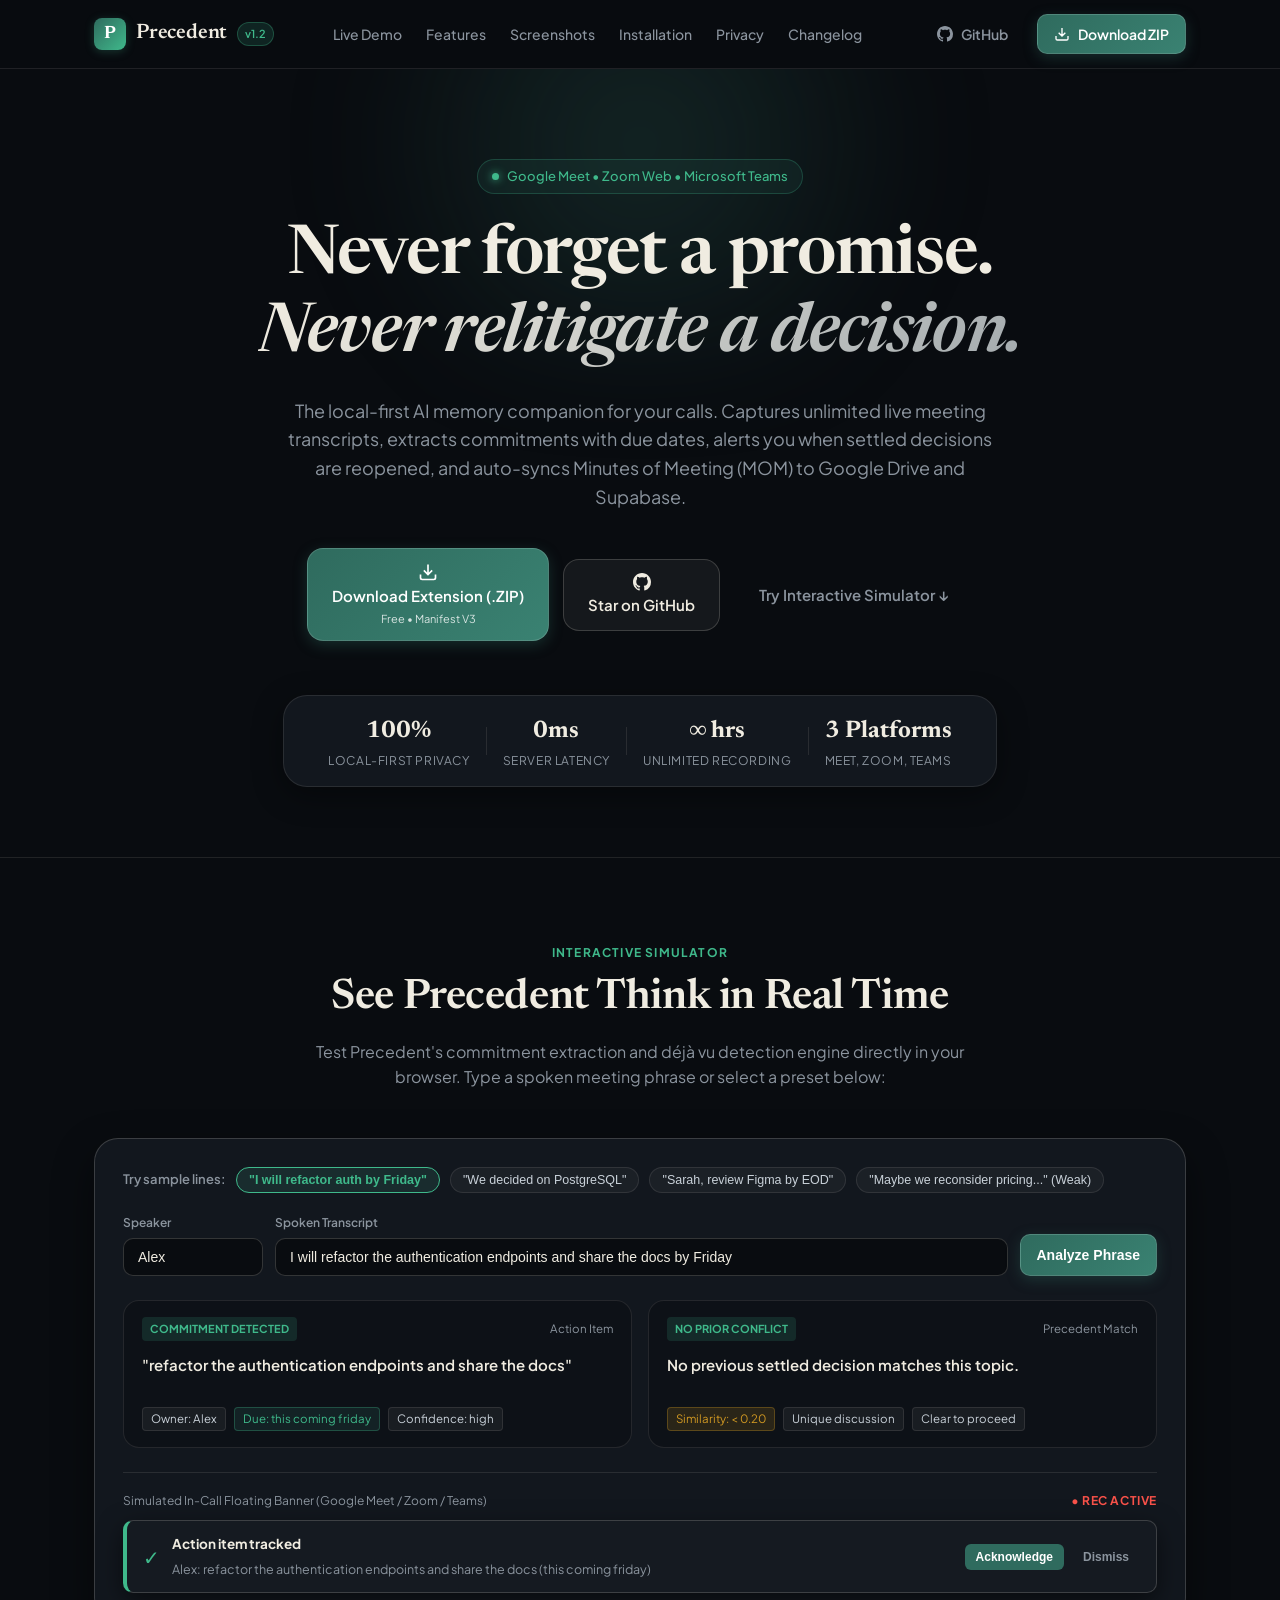
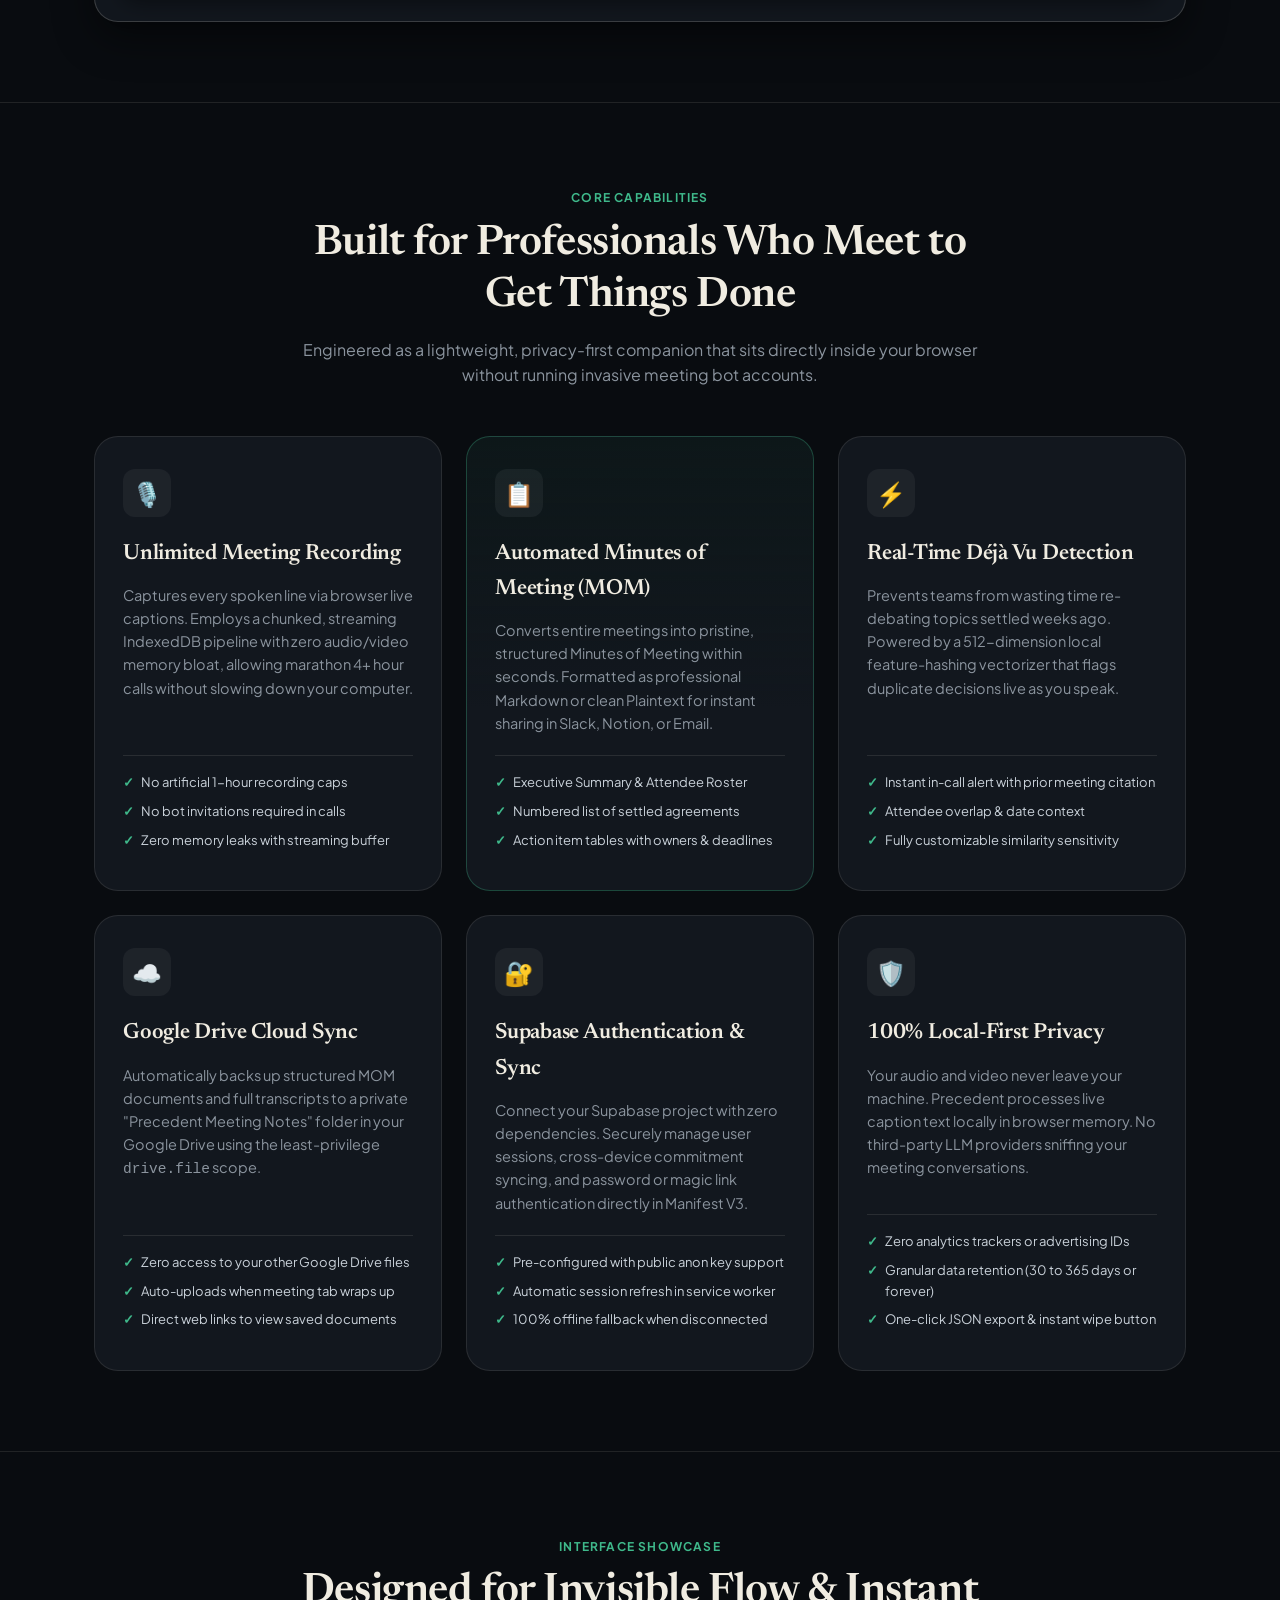
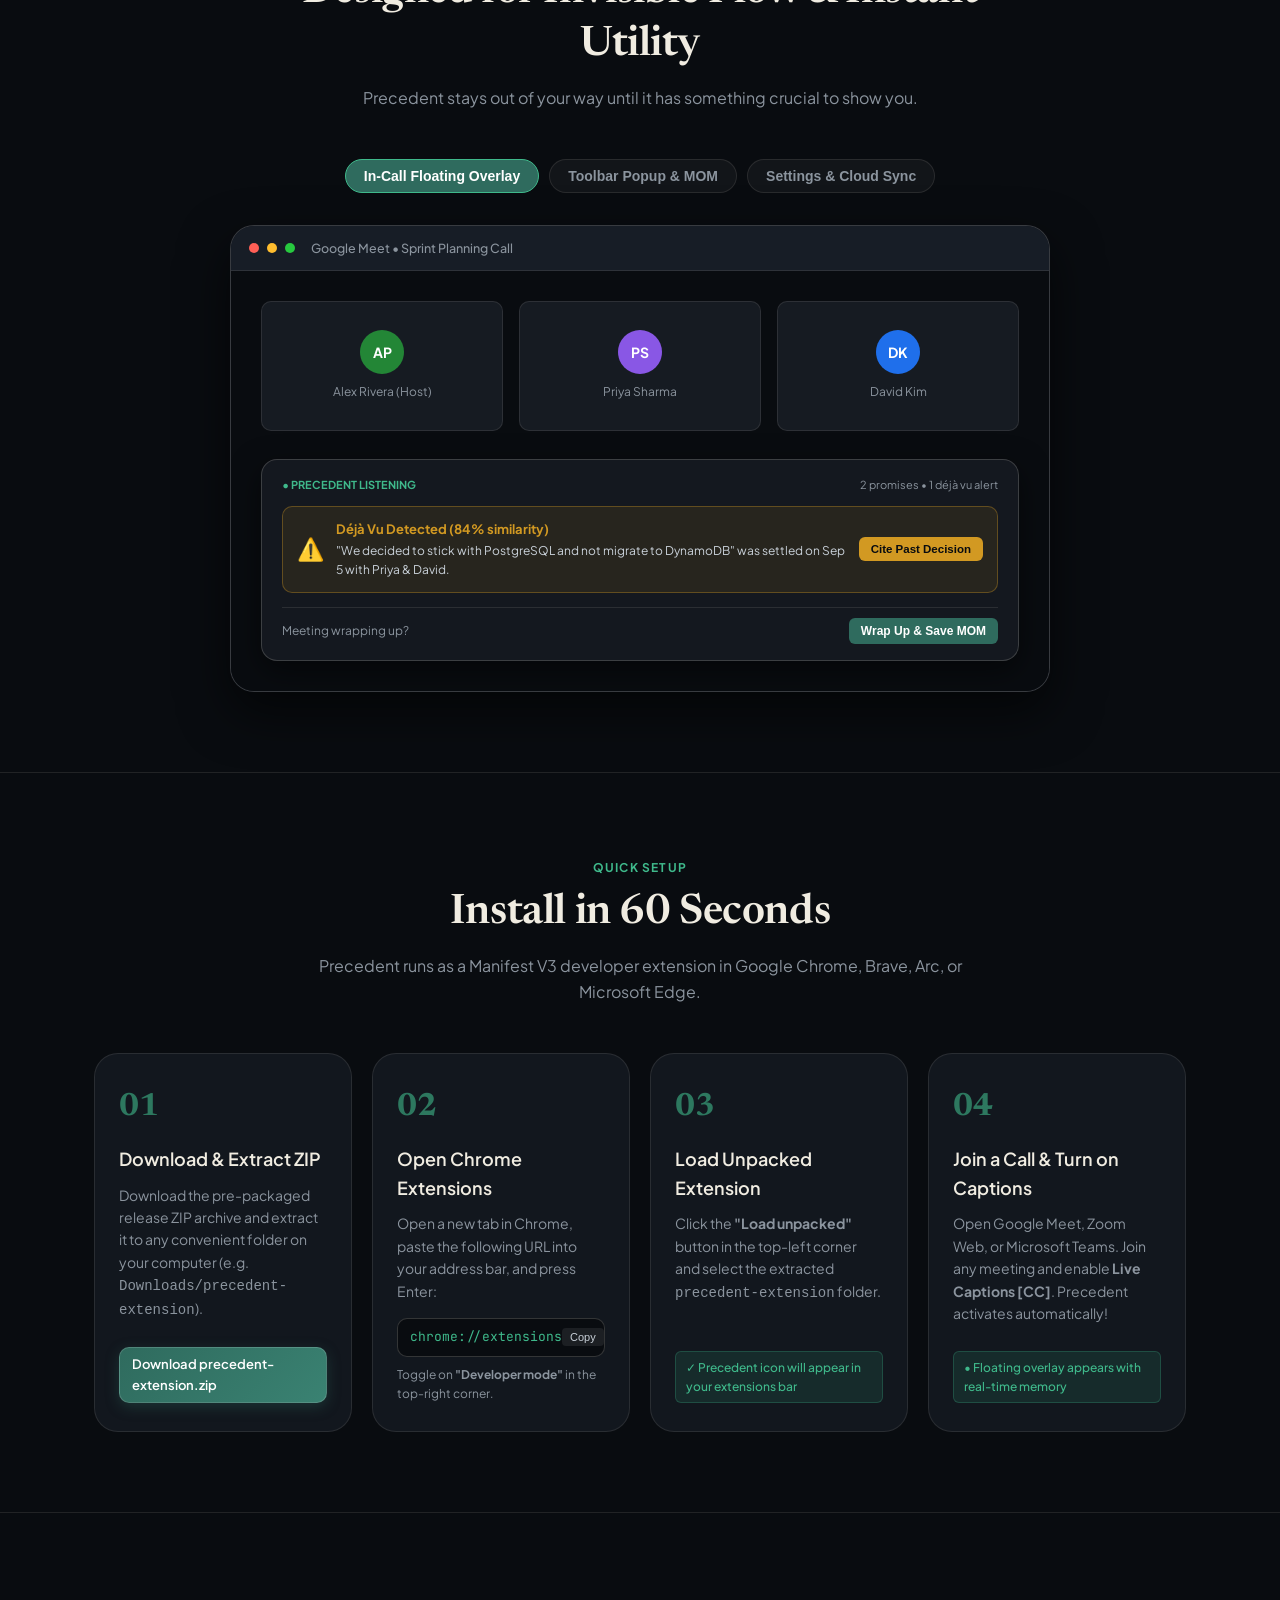
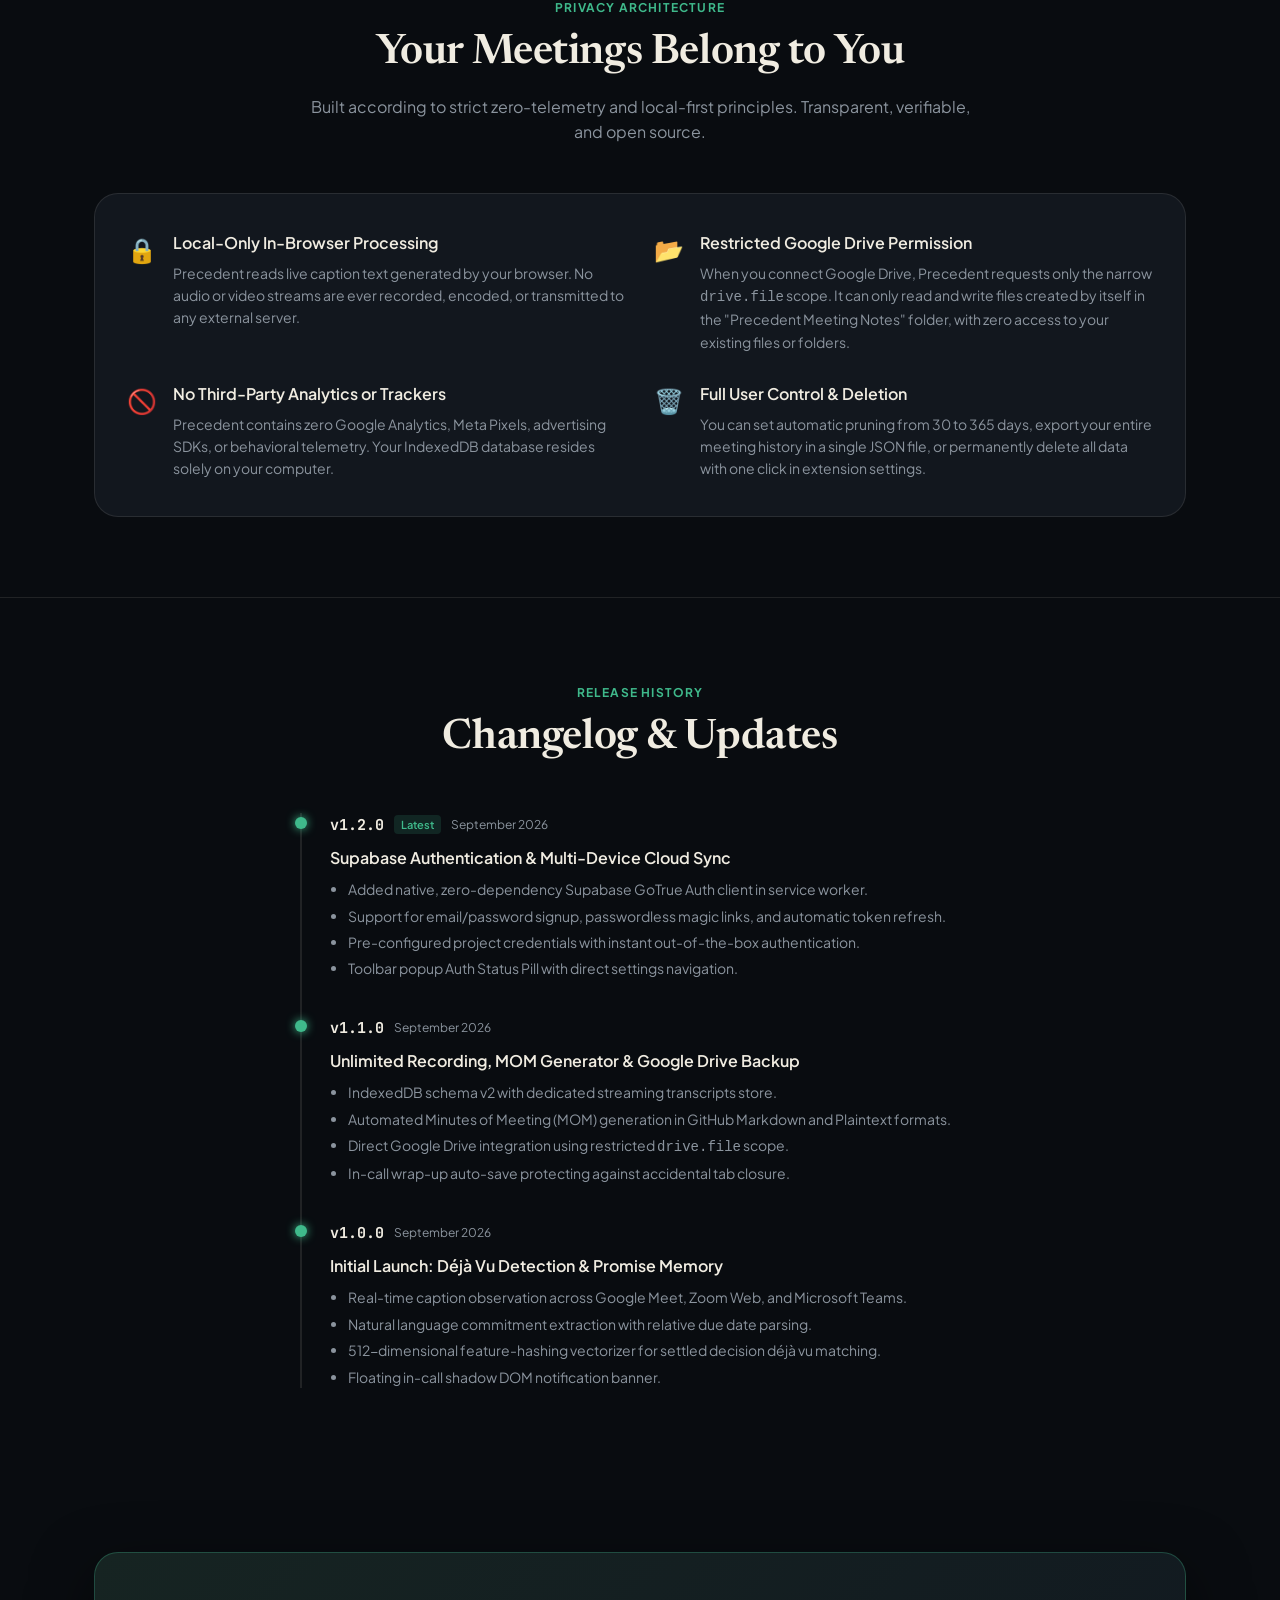
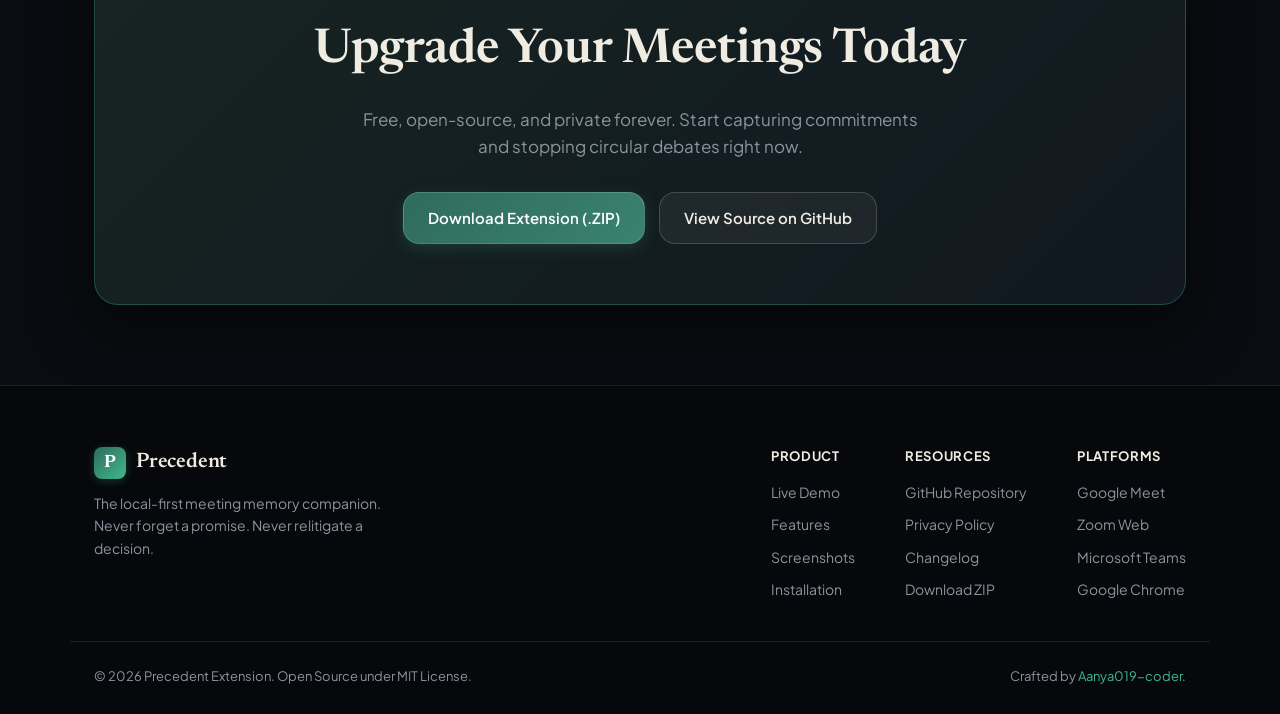
==== website/index.html @ 30afcbd9 "Add product landing page website with direct ZIP download and Vercel configuration" ====
<!DOCTYPE html>
<html lang="en">
<head>
  <meta charset="UTF-8" />
  <meta name="viewport" content="width=device-width, initial-scale=1.0" />
  <title>Precedent — The Local-First AI Meeting Memory Companion</title>
  <meta name="description" content="Never forget a promise. Never relitigate a decision. Precedent captures unlimited meeting transcripts, generates Minutes of Meeting (MOM), detects déjà vu in real-time, and syncs with Google Drive & Supabase." />

  <!-- OpenGraph / Social -->
  <meta property="og:type" content="website" />
  <meta property="og:title" content="Precedent — The Local-First AI Meeting Memory Companion" />
  <meta property="og:description" content="Unlimited meeting recording, automatic MOM generator, déjà vu detection, and cloud sync for Google Meet, Zoom, and Microsoft Teams." />
  <meta property="og:url" content="https://meeting-recorder.vercel.app/" />

  <!-- Fonts -->
  <link rel="preconnect" href="https://fonts.googleapis.com" />
  <link rel="preconnect" href="https://fonts.gstatic.com" crossorigin />
  <link href="https://fonts.googleapis.com/css2?family=Newsreader:ital,opsz,wght@0,6..72,400..700;1,6..72,400..700&family=Plus+Jakarta+Sans:wght@400;500;600;700;800&family=JetBrains+Mono:wght@400;500&display=swap" rel="stylesheet" />

  <link rel="stylesheet" href="style.css" />
  <link rel="icon" type="image/png" href="icons/icon48.png" />
</head>
<body>
  <!-- Navigation -->
  <header class="site-nav">
    <div class="nav-container">
      <a href="#" class="brand">
        <span class="brand-icon">P</span>
        <span class="brand-name">Precedent</span>
        <span class="brand-pill">v1.2</span>
      </a>

      <nav class="nav-links">
        <a href="#demo">Live Demo</a>
        <a href="#features">Features</a>
        <a href="#screenshots">Screenshots</a>
        <a href="#installation">Installation</a>
        <a href="#privacy">Privacy</a>
        <a href="#changelog">Changelog</a>
      </nav>

      <div class="nav-actions">
        <a href="https://github.com/Aanya019-coder/meeting-recorder" target="_blank" rel="noopener" class="btn btn-ghost">
          <svg class="icon" viewBox="0 0 24 24" width="16" height="16" fill="currentColor">
            <path d="M12 0C5.37 0 0 5.37 0 12c0 5.31 3.435 9.795 8.205 11.385.6.105.825-.255.825-.57 0-.285-.015-1.23-.015-2.235-3.015.555-3.795-.735-4.035-1.41-.135-.345-.72-1.41-1.23-1.695-.42-.225-1.02-.78-.015-.795.945-.015 1.62.87 1.845 1.23 1.08 1.815 2.805 1.305 3.495.99.105-.78.42-1.305.765-1.605-2.67-.3-5.46-1.335-5.46-5.925 0-1.305.465-2.385 1.23-3.225-.12-.3-.54-1.53.12-3.18 0 0 1.005-.315 3.3 1.23.96-.27 1.98-.405 3-.405s2.04.135 3 .405c2.295-1.56 3.3-1.23 3.3-1.23.66 1.65.24 2.88.12 3.18.765.84 1.23 1.905 1.23 3.225 0 4.605-2.805 5.625-5.475 5.925.435.375.81 1.095.81 2.22 0 1.605-.015 2.895-.015 3.3 0 .315.225.69.825.57A12.02 12.02 0 0024 12c0-6.63-5.37-12-12-12z"/>
          </svg>
          <span>GitHub</span>
        </a>
        <a href="downloads/precedent-extension.zip" download="precedent-extension.zip" class="btn btn-primary">
          <svg class="icon" viewBox="0 0 24 24" width="16" height="16" fill="none" stroke="currentColor" stroke-width="2">
            <path d="M21 15v4a2 2 0 01-2 2H5a2 2 0 01-2-2v-4M7 10l5 5 5-5M12 15V3"/>
          </svg>
          <span>Download ZIP</span>
        </a>
      </div>
    </div>
  </header>

  <!-- Hero Section -->
  <section class="hero-section">
    <div class="hero-glow"></div>
    <div class="container hero-container">
      <div class="hero-badge">
        <span class="badge-dot"></span>
        <span>Google Meet &bull; Zoom Web &bull; Microsoft Teams</span>
      </div>

      <h1 class="hero-title">
        Never forget a promise.<br />
        <em>Never relitigate a decision.</em>
      </h1>

      <p class="hero-subtitle">
        The local-first AI memory companion for your calls. Captures unlimited live meeting transcripts, extracts commitments with due dates, alerts you when settled decisions are reopened, and auto-syncs Minutes of Meeting (MOM) to Google Drive and Supabase.
      </p>

      <div class="hero-cta-group">
        <a href="downloads/precedent-extension.zip" download="precedent-extension.zip" class="btn btn-lg btn-primary">
          <svg class="icon" viewBox="0 0 24 24" width="20" height="20" fill="none" stroke="currentColor" stroke-width="2">
            <path d="M21 15v4a2 2 0 01-2 2H5a2 2 0 01-2-2v-4M7 10l5 5 5-5M12 15V3"/>
          </svg>
          <span>Download Extension (.ZIP)</span>
          <span class="btn-subtext">Free &bull; Manifest V3</span>
        </a>

        <a href="https://github.com/Aanya019-coder/meeting-recorder" target="_blank" rel="noopener" class="btn btn-lg btn-secondary">
          <svg class="icon" viewBox="0 0 24 24" width="18" height="18" fill="currentColor">
            <path d="M12 0C5.37 0 0 5.37 0 12c0 5.31 3.435 9.795 8.205 11.385.6.105.825-.255.825-.57 0-.285-.015-1.23-.015-2.235-3.015.555-3.795-.735-4.035-1.41-.135-.345-.72-1.41-1.23-1.695-.42-.225-1.02-.78-.015-.795.945-.015 1.62.87 1.845 1.23 1.08 1.815 2.805 1.305 3.495.99.105-.78.42-1.305.765-1.605-2.67-.3-5.46-1.335-5.46-5.925 0-1.305.465-2.385 1.23-3.225-.12-.3-.54-1.53.12-3.18 0 0 1.005-.315 3.3 1.23.96-.27 1.98-.405 3-.405s2.04.135 3 .405c2.295-1.56 3.3-1.23 3.3-1.23.66 1.65.24 2.88.12 3.18.765.84 1.23 1.905 1.23 3.225 0 4.605-2.805 5.625-5.475 5.925.435.375.81 1.095.81 2.22 0 1.605-.015 2.895-.015 3.3 0 .315.225.69.825.57A12.02 12.02 0 0024 12c0-6.63-5.37-12-12-12z"/>
          </svg>
          <span>Star on GitHub</span>
        </a>

        <a href="#demo" class="btn btn-lg btn-ghost">
          <span>Try Interactive Simulator &darr;</span>
        </a>
      </div>

      <!-- Trust Metrics -->
      <div class="hero-metrics">
        <div class="metric-item">
          <span class="metric-num">100%</span>
          <span class="metric-label">Local-First Privacy</span>
        </div>
        <div class="metric-divider"></div>
        <div class="metric-item">
          <span class="metric-num">0ms</span>
          <span class="metric-label">Server Latency</span>
        </div>
        <div class="metric-divider"></div>
        <div class="metric-item">
          <span class="metric-num">&infin; hrs</span>
          <span class="metric-label">Unlimited Recording</span>
        </div>
        <div class="metric-divider"></div>
        <div class="metric-item">
          <span class="metric-num">3 Platforms</span>
          <span class="metric-label">Meet, Zoom, Teams</span>
        </div>
      </div>
    </div>
  </section>

  <!-- Live In-Browser Demo / Simulator -->
  <section id="demo" class="section demo-section">
    <div class="container">
      <div class="section-header">
        <span class="section-tag">Interactive Simulator</span>
        <h2 class="section-title">See Precedent Think in Real Time</h2>
        <p class="section-subtitle">
          Test Precedent's commitment extraction and déjà vu detection engine directly in your browser. Type a spoken meeting phrase or select a preset below:
        </p>
      </div>

      <div class="demo-card">
        <!-- Preset selectors -->
        <div class="demo-presets">
          <span class="preset-label">Try sample lines:</span>
          <button class="preset-chip active" data-phrase="I will refactor the authentication endpoints and share the docs by Friday" data-speaker="Alex">
            "I will refactor auth by Friday"
          </button>
          <button class="preset-chip" data-phrase="We have decided to stick with PostgreSQL and not migrate to DynamoDB" data-speaker="Priya">
            "We decided on PostgreSQL"
          </button>
          <button class="preset-chip" data-phrase="Sarah, can you review the Figma mobile mockups by EOD tomorrow?" data-speaker="David">
            "Sarah, review Figma by EOD"
          </button>
          <button class="preset-chip" data-phrase="Maybe we could think about reconsidering the pricing tiers later" data-speaker="Jordan">
            "Maybe we reconsider pricing..." (Weak)
          </button>
        </div>

        <!-- Input Box -->
        <div class="demo-input-row">
          <div class="speaker-input-wrap">
            <label for="demo-speaker">Speaker</label>
            <input type="text" id="demo-speaker" value="Alex" placeholder="Speaker name" />
          </div>
          <div class="speech-input-wrap">
            <label for="demo-text">Spoken Transcript</label>
            <input type="text" id="demo-text" value="I will refactor the authentication endpoints and share the docs by Friday" placeholder="Type what someone said..." />
          </div>
          <button id="demo-analyze-btn" class="btn btn-primary demo-analyze-btn">Analyze Phrase</button>
        </div>

        <!-- Live Results Visualization -->
        <div class="demo-results-grid">
          <!-- Commitment Box -->
          <div class="result-box">
            <div class="result-header">
              <span class="result-badge" id="commitment-badge">Commitment Detected</span>
              <span class="result-type">Action Item</span>
            </div>
            <div class="result-body" id="commitment-output">
              <div class="result-main-text" id="commitment-task">refactor the authentication endpoints and share the docs</div>
              <div class="result-meta-row">
                <span class="meta-tag" id="commitment-owner">Owner: Alex</span>
                <span class="meta-tag highlight" id="commitment-due">Due: this coming friday</span>
                <span class="meta-tag" id="commitment-confidence">Confidence: high</span>
              </div>
            </div>
          </div>

          <!-- Déjà Vu Box -->
          <div class="result-box">
            <div class="result-header">
              <span class="result-badge alert" id="dejavu-badge">Déjà Vu Alert</span>
              <span class="result-type">Precedent Match</span>
            </div>
            <div class="result-body" id="dejavu-output">
              <div class="result-main-text" id="dejavu-text">"Settled on PostgreSQL instead of DynamoDB for v1"</div>
              <div class="result-meta-row">
                <span class="meta-tag alert" id="dejavu-score">Similarity: 0.84</span>
                <span class="meta-tag" id="dejavu-date">Past Meeting: 14 days ago</span>
                <span class="meta-tag" id="dejavu-attendees">Overlap: Priya, Alex</span>
              </div>
            </div>
          </div>
        </div>

        <!-- Simulated In-Call Overlay Banner -->
        <div class="simulated-overlay-wrap">
          <div class="simulated-overlay-header">
            <span>Simulated In-Call Floating Banner (Google Meet / Zoom / Teams)</span>
            <span class="pulse-rec">&bull; REC ACTIVE</span>
          </div>
          <div class="simulated-banner" id="simulated-banner">
            <div class="sim-banner-left">
              <span class="sim-icon" id="sim-icon">&bull;</span>
              <div class="sim-content">
                <strong id="sim-title">Action item tracked</strong>
                <span id="sim-desc">Alex: refactor the authentication endpoints (Due Friday)</span>
              </div>
            </div>
            <div class="sim-banner-actions">
              <button class="sim-btn sim-btn-primary">Acknowledge</button>
              <button class="sim-btn sim-btn-ghost">Dismiss</button>
            </div>
          </div>
        </div>
      </div>
    </div>
  </section>

  <!-- Feature Grid -->
  <section id="features" class="section features-section">
    <div class="container">
      <div class="section-header">
        <span class="section-tag">Core Capabilities</span>
        <h2 class="section-title">Built for Professionals Who Meet to Get Things Done</h2>
        <p class="section-subtitle">
          Engineered as a lightweight, privacy-first companion that sits directly inside your browser without running invasive meeting bot accounts.
        </p>
      </div>

      <div class="feature-grid">
        <!-- Card 1 -->
        <div class="feature-card">
          <div class="feature-icon-wrap">
            <span class="feature-emoji">🎙️</span>
          </div>
          <h3 class="feature-title">Unlimited Meeting Recording</h3>
          <p class="feature-text">
            Captures every spoken line via browser live captions. Employs a chunked, streaming IndexedDB pipeline with zero audio/video memory bloat, allowing marathon 4+ hour calls without slowing down your computer.
          </p>
          <ul class="feature-bullets">
            <li>No artificial 1-hour recording caps</li>
            <li>No bot invitations required in calls</li>
            <li>Zero memory leaks with streaming buffer</li>
          </ul>
        </div>

        <!-- Card 2 -->
        <div class="feature-card highlight-card">
          <div class="feature-icon-wrap">
            <span class="feature-emoji">📋</span>
          </div>
          <h3 class="feature-title">Automated Minutes of Meeting (MOM)</h3>
          <p class="feature-text">
            Converts entire meetings into pristine, structured Minutes of Meeting within seconds. Formatted as professional Markdown or clean Plaintext for instant sharing in Slack, Notion, or Email.
          </p>
          <ul class="feature-bullets">
            <li>Executive Summary &amp; Attendee Roster</li>
            <li>Numbered list of settled agreements</li>
            <li>Action item tables with owners &amp; deadlines</li>
          </ul>
        </div>

        <!-- Card 3 -->
        <div class="feature-card">
          <div class="feature-icon-wrap">
            <span class="feature-emoji">⚡</span>
          </div>
          <h3 class="feature-title">Real-Time Déjà Vu Detection</h3>
          <p class="feature-text">
            Prevents teams from wasting time re-debating topics settled weeks ago. Powered by a 512-dimension local feature-hashing vectorizer that flags duplicate decisions live as you speak.
          </p>
          <ul class="feature-bullets">
            <li>Instant in-call alert with prior meeting citation</li>
            <li>Attendee overlap &amp; date context</li>
            <li>Fully customizable similarity sensitivity</li>
          </ul>
        </div>

        <!-- Card 4 -->
        <div class="feature-card">
          <div class="feature-icon-wrap">
            <span class="feature-emoji">☁️</span>
          </div>
          <h3 class="feature-title">Google Drive Cloud Sync</h3>
          <p class="feature-text">
            Automatically backs up structured MOM documents and full transcripts to a private "Precedent Meeting Notes" folder in your Google Drive using the least-privilege <code>drive.file</code> scope.
          </p>
          <ul class="feature-bullets">
            <li>Zero access to your other Google Drive files</li>
            <li>Auto-uploads when meeting tab wraps up</li>
            <li>Direct web links to view saved documents</li>
          </ul>
        </div>

        <!-- Card 5 -->
        <div class="feature-card">
          <div class="feature-icon-wrap">
            <span class="feature-emoji">🔐</span>
          </div>
          <h3 class="feature-title">Supabase Authentication &amp; Sync</h3>
          <p class="feature-text">
            Connect your Supabase project with zero dependencies. Securely manage user sessions, cross-device commitment syncing, and password or magic link authentication directly in Manifest V3.
          </p>
          <ul class="feature-bullets">
            <li>Pre-configured with public anon key support</li>
            <li>Automatic session refresh in service worker</li>
            <li>100% offline fallback when disconnected</li>
          </ul>
        </div>

        <!-- Card 6 -->
        <div class="feature-card">
          <div class="feature-icon-wrap">
            <span class="feature-emoji">🛡️</span>
          </div>
          <h3 class="feature-title">100% Local-First Privacy</h3>
          <p class="feature-text">
            Your audio and video never leave your machine. Precedent processes live caption text locally in browser memory. No third-party LLM providers sniffing your meeting conversations.
          </p>
          <ul class="feature-bullets">
            <li>Zero analytics trackers or advertising IDs</li>
            <li>Granular data retention (30 to 365 days or forever)</li>
            <li>One-click JSON export &amp; instant wipe button</li>
          </ul>
        </div>
      </div>
    </div>
  </section>

  <!-- Screenshots & Mockups Section -->
  <section id="screenshots" class="section screenshots-section">
    <div class="container">
      <div class="section-header">
        <span class="section-tag">Interface Showcase</span>
        <h2 class="section-title">Designed for Invisible Flow &amp; Instant Utility</h2>
        <p class="section-subtitle">
          Precedent stays out of your way until it has something crucial to show you.
        </p>
      </div>

      <!-- Tab Buttons -->
      <div class="screenshot-tabs">
        <button class="tab-btn active" data-tab="overlay">In-Call Floating Overlay</button>
        <button class="tab-btn" data-tab="popup">Toolbar Popup &amp; MOM</button>
        <button class="tab-btn" data-tab="options">Settings &amp; Cloud Sync</button>
      </div>

      <!-- Tab 1: In-Call Overlay -->
      <div class="tab-panel active" id="tab-overlay">
        <div class="mockup-frame">
          <div class="mockup-header">
            <span class="mockup-dot red"></span>
            <span class="mockup-dot yellow"></span>
            <span class="mockup-dot green"></span>
            <span class="mockup-title">Google Meet &bull; Sprint Planning Call</span>
          </div>
          <div class="mockup-screen meet-screen">
            <div class="fake-video-grid">
              <div class="fake-video-tile">
                <div class="fake-avatar">AP</div>
                <span>Alex Rivera (Host)</span>
              </div>
              <div class="fake-video-tile">
                <div class="fake-avatar secondary">PS</div>
                <span>Priya Sharma</span>
              </div>
              <div class="fake-video-tile">
                <div class="fake-avatar tertiary">DK</div>
                <span>David Kim</span>
              </div>
            </div>

            <!-- In-call Shadow DOM UI -->
            <div class="in-call-widget-demo">
              <div class="in-call-badge-bar">
                <span class="rec-indicator">&bull; PRECEDENT LISTENING</span>
                <span class="badge-count">2 promises &bull; 1 déjà vu alert</span>
              </div>

              <!-- Alert card -->
              <div class="in-call-alert-card">
                <div class="alert-icon-col">⚠️</div>
                <div class="alert-text-col">
                  <strong>Déjà Vu Detected (84% similarity)</strong>
                  <p>"We decided to stick with PostgreSQL and not migrate to DynamoDB" was settled on Sep 5 with Priya &amp; David.</p>
                </div>
                <button class="in-call-action-btn">Cite Past Decision</button>
              </div>

              <!-- Wrap up bar -->
              <div class="in-call-wrapup-bar">
                <span>Meeting wrapping up?</span>
                <button class="in-call-save-btn">Wrap Up &amp; Save MOM</button>
              </div>
            </div>
          </div>
        </div>
      </div>

      <!-- Tab 2: Toolbar Popup -->
      <div class="tab-panel" id="tab-popup">
        <div class="mockup-frame popup-frame">
          <div class="mockup-header">
            <span class="mockup-title">Precedent Browser Popup</span>
          </div>
          <div class="popup-preview-box">
            <div class="pop-demo-header">
              <div class="pop-demo-row">
                <span class="pop-demo-wordmark">Precedent</span>
                <div class="pop-demo-pills">
                  <span class="pop-pill-green">👤 alex@acme.com</span>
                  <span class="pop-pill-green">☁️ Drive Connected</span>
                </div>
              </div>
              <span class="pop-demo-tagline">Unlimited memory &bull; MOM &bull; Cloud sync</span>
            </div>

            <div class="pop-demo-call-banner">
              <div class="pop-demo-row">
                <strong>Sprint Planning Call</strong>
                <span class="pop-tag">3 captured</span>
              </div>
              <button class="pop-save-btn">Wrap Up &amp; Copy MOM</button>
            </div>

            <div class="pop-demo-section">
              <span class="pop-sec-title">OPEN COMMITMENTS</span>
              <div class="pop-item">
                <span class="pop-check">&check;</span>
                <div>
                  <strong>Alex: Refactor auth endpoints</strong>
                  <span class="pop-meta">Due Friday &bull; Sprint Planning Call</span>
                </div>
              </div>
              <div class="pop-item">
                <span class="pop-check">&check;</span>
                <div>
                  <strong>Sarah: Review Figma mobile mockups</strong>
                  <span class="pop-meta">Due Tomorrow &bull; Design Sync</span>
                </div>
              </div>
            </div>

            <div class="pop-demo-section">
              <span class="pop-sec-title">RECENT MEETINGS</span>
              <div class="pop-item-meeting">
                <div class="pop-demo-row">
                  <strong>Architecture Council</strong>
                  <span class="pop-meta">Yesterday &bull; 4 attendees</span>
                </div>
                <div class="pop-btn-row">
                  <button class="pop-mini-btn">📋 Copy MOM</button>
                  <button class="pop-mini-btn">☁️ Drive Sync</button>
                </div>
              </div>
            </div>
          </div>
        </div>
      </div>

      <!-- Tab 3: Options Dashboard -->
      <div class="tab-panel" id="tab-options">
        <div class="mockup-frame">
          <div class="mockup-header">
            <span class="mockup-title">Precedent Settings &amp; Cloud Dashboard</span>
          </div>
          <div class="options-preview-box">
            <div class="opt-preview-card">
              <h4>Platform Integrations</h4>
              <label class="opt-check"><input type="checkbox" checked disabled /> Google Meet</label>
              <label class="opt-check"><input type="checkbox" checked disabled /> Zoom Web Client</label>
              <label class="opt-check"><input type="checkbox" checked disabled /> Microsoft Teams Web</label>
            </div>

            <div class="opt-preview-card">
              <h4>Google Drive Auto-Sync</h4>
              <p>Connected as <strong>alex@acme.com</strong> &bull; Backing up to private folder "Precedent Meeting Notes".</p>
              <label class="opt-check"><input type="checkbox" checked disabled /> Auto-upload MOM &amp; Transcripts when meetings end</label>
            </div>

            <div class="opt-preview-card">
              <h4>Supabase Cloud Authentication</h4>
              <p>Logged in as <strong>alex@acme.com</strong> &bull; Endpoint: <code>https://dnwttcvuzohljotzgozn.supabase.co</code></p>
            </div>
          </div>
        </div>
      </div>
    </div>
  </section>

  <!-- Step-by-Step Installation Guide -->
  <section id="installation" class="section install-section">
    <div class="container">
      <div class="section-header">
        <span class="section-tag">Quick Setup</span>
        <h2 class="section-title">Install in 60 Seconds</h2>
        <p class="section-subtitle">
          Precedent runs as a Manifest V3 developer extension in Google Chrome, Brave, Arc, or Microsoft Edge.
        </p>
      </div>

      <div class="install-steps-grid">
        <!-- Step 1 -->
        <div class="step-card">
          <div class="step-number">01</div>
          <h3 class="step-title">Download &amp; Extract ZIP</h3>
          <p class="step-text">
            Download the pre-packaged release ZIP archive and extract it to any convenient folder on your computer (e.g. <code>Downloads/precedent-extension</code>).
          </p>
          <a href="downloads/precedent-extension.zip" download="precedent-extension.zip" class="btn btn-sm btn-primary">
            Download precedent-extension.zip
          </a>
        </div>

        <!-- Step 2 -->
        <div class="step-card">
          <div class="step-number">02</div>
          <h3 class="step-title">Open Chrome Extensions</h3>
          <p class="step-text">
            Open a new tab in Chrome, paste the following URL into your address bar, and press Enter:
          </p>
          <div class="code-snippet">
            <code>chrome://extensions</code>
            <button class="copy-btn" data-copy="chrome://extensions" title="Copy to clipboard">Copy</button>
          </div>
          <p class="step-subtext">Toggle on <strong>"Developer mode"</strong> in the top-right corner.</p>
        </div>

        <!-- Step 3 -->
        <div class="step-card">
          <div class="step-number">03</div>
          <h3 class="step-title">Load Unpacked Extension</h3>
          <p class="step-text">
            Click the <strong>"Load unpacked"</strong> button in the top-left corner and select the extracted <code>precedent-extension</code> folder.
          </p>
          <div class="step-badge-highlight">&check; Precedent icon will appear in your extensions bar</div>
        </div>

        <!-- Step 4 -->
        <div class="step-card">
          <div class="step-number">04</div>
          <h3 class="step-title">Join a Call &amp; Turn on Captions</h3>
          <p class="step-text">
            Open Google Meet, Zoom Web, or Microsoft Teams. Join any meeting and enable <strong>Live Captions [CC]</strong>. Precedent activates automatically!
          </p>
          <div class="step-badge-highlight">&bull; Floating overlay appears with real-time memory</div>
        </div>
      </div>
    </div>
  </section>

  <!-- Privacy Policy Section -->
  <section id="privacy" class="section privacy-section">
    <div class="container">
      <div class="section-header">
        <span class="section-tag">Privacy Architecture</span>
        <h2 class="section-title">Your Meetings Belong to You</h2>
        <p class="section-subtitle">
          Built according to strict zero-telemetry and local-first principles. Transparent, verifiable, and open source.
        </p>
      </div>

      <div class="privacy-card">
        <div class="privacy-point">
          <span class="privacy-icon">🔒</span>
          <div>
            <h4>Local-Only In-Browser Processing</h4>
            <p>
              Precedent reads live caption text generated by your browser. No audio or video streams are ever recorded, encoded, or transmitted to any external server.
            </p>
          </div>
        </div>

        <div class="privacy-point">
          <span class="privacy-icon">📂</span>
          <div>
            <h4>Restricted Google Drive Permission</h4>
            <p>
              When you connect Google Drive, Precedent requests only the narrow <code>drive.file</code> scope. It can only read and write files created by itself in the "Precedent Meeting Notes" folder, with zero access to your existing files or folders.
            </p>
          </div>
        </div>

        <div class="privacy-point">
          <span class="privacy-icon">🚫</span>
          <div>
            <h4>No Third-Party Analytics or Trackers</h4>
            <p>
              Precedent contains zero Google Analytics, Meta Pixels, advertising SDKs, or behavioral telemetry. Your IndexedDB database resides solely on your computer.
            </p>
          </div>
        </div>

        <div class="privacy-point">
          <span class="privacy-icon">🗑️</span>
          <div>
            <h4>Full User Control &amp; Deletion</h4>
            <p>
              You can set automatic pruning from 30 to 365 days, export your entire meeting history in a single JSON file, or permanently delete all data with one click in extension settings.
            </p>
          </div>
        </div>
      </div>
    </div>
  </section>

  <!-- Changelog Section -->
  <section id="changelog" class="section changelog-section">
    <div class="container">
      <div class="section-header">
        <span class="section-tag">Release History</span>
        <h2 class="section-title">Changelog &amp; Updates</h2>
      </div>

      <div class="changelog-timeline">
        <!-- Release v1.2.0 -->
        <div class="timeline-item">
          <div class="timeline-dot"></div>
          <div class="timeline-content">
            <div class="timeline-header">
              <span class="timeline-version">v1.2.0</span>
              <span class="timeline-tag current">Latest</span>
              <span class="timeline-date">September 2026</span>
            </div>
            <h4 class="timeline-title">Supabase Authentication &amp; Multi-Device Cloud Sync</h4>
            <ul class="timeline-list">
              <li>Added native, zero-dependency Supabase GoTrue Auth client in service worker.</li>
              <li>Support for email/password signup, passwordless magic links, and automatic token refresh.</li>
              <li>Pre-configured project credentials with instant out-of-the-box authentication.</li>
              <li>Toolbar popup Auth Status Pill with direct settings navigation.</li>
            </ul>
          </div>
        </div>

        <!-- Release v1.1.0 -->
        <div class="timeline-item">
          <div class="timeline-dot"></div>
          <div class="timeline-content">
            <div class="timeline-header">
              <span class="timeline-version">v1.1.0</span>
              <span class="timeline-date">September 2026</span>
            </div>
            <h4 class="timeline-title">Unlimited Recording, MOM Generator &amp; Google Drive Backup</h4>
            <ul class="timeline-list">
              <li>IndexedDB schema v2 with dedicated streaming transcripts store.</li>
              <li>Automated Minutes of Meeting (MOM) generation in GitHub Markdown and Plaintext formats.</li>
              <li>Direct Google Drive integration using restricted <code>drive.file</code> scope.</li>
              <li>In-call wrap-up auto-save protecting against accidental tab closure.</li>
            </ul>
          </div>
        </div>

        <!-- Release v1.0.0 -->
        <div class="timeline-item">
          <div class="timeline-dot"></div>
          <div class="timeline-content">
            <div class="timeline-header">
              <span class="timeline-version">v1.0.0</span>
              <span class="timeline-date">September 2026</span>
            </div>
            <h4 class="timeline-title">Initial Launch: Déjà Vu Detection &amp; Promise Memory</h4>
            <ul class="timeline-list">
              <li>Real-time caption observation across Google Meet, Zoom Web, and Microsoft Teams.</li>
              <li>Natural language commitment extraction with relative due date parsing.</li>
              <li>512-dimensional feature-hashing vectorizer for settled decision déjà vu matching.</li>
              <li>Floating in-call shadow DOM notification banner.</li>
            </ul>
          </div>
        </div>
      </div>
    </div>
  </section>

  <!-- CTA Banner -->
  <section class="cta-section">
    <div class="container">
      <div class="cta-box">
        <h2 class="cta-title">Upgrade Your Meetings Today</h2>
        <p class="cta-subtitle">
          Free, open-source, and private forever. Start capturing commitments and stopping circular debates right now.
        </p>
        <div class="cta-buttons">
          <a href="downloads/precedent-extension.zip" download="precedent-extension.zip" class="btn btn-lg btn-primary">
            Download Extension (.ZIP)
          </a>
          <a href="https://github.com/Aanya019-coder/meeting-recorder" target="_blank" rel="noopener" class="btn btn-lg btn-secondary">
            View Source on GitHub
          </a>
        </div>
      </div>
    </div>
  </section>

  <!-- Footer -->
  <footer class="site-footer">
    <div class="container footer-container">
      <div class="footer-left">
        <div class="brand">
          <span class="brand-icon">P</span>
          <span class="brand-name">Precedent</span>
        </div>
        <p class="footer-desc">
          The local-first meeting memory companion. Never forget a promise. Never relitigate a decision.
        </p>
      </div>

      <div class="footer-links">
        <div class="footer-col">
          <h5>Product</h5>
          <a href="#demo">Live Demo</a>
          <a href="#features">Features</a>
          <a href="#screenshots">Screenshots</a>
          <a href="#installation">Installation</a>
        </div>
        <div class="footer-col">
          <h5>Resources</h5>
          <a href="https://github.com/Aanya019-coder/meeting-recorder" target="_blank" rel="noopener">GitHub Repository</a>
          <a href="#privacy">Privacy Policy</a>
          <a href="#changelog">Changelog</a>
          <a href="downloads/precedent-extension.zip" download>Download ZIP</a>
        </div>
        <div class="footer-col">
          <h5>Platforms</h5>
          <span>Google Meet</span>
          <span>Zoom Web</span>
          <span>Microsoft Teams</span>
          <span>Google Chrome</span>
        </div>
      </div>
    </div>
    <div class="footer-bottom container">
      <p>&copy; 2026 Precedent Extension. Open Source under MIT License.</p>
      <p>Crafted by <a href="https://github.com/Aanya019-coder" target="_blank" rel="noopener">Aanya019-coder</a>.</p>
    </div>
  </footer>

  <script src="app.js"></script>
</body>
</html>
---- website/style.css ----
/* =========================================================
   Precedent Product Website Stylesheet
   Modern, Dark-mode first, Glassmorphism, Editorial Typography
   ========================================================= */

:root {
  --bg-dark: #090c10;
  --bg-card: #12171e;
  --bg-card-hover: #181f28;
  --bg-glass: rgba(18, 23, 30, 0.75);
  
  --ink: #f0ece1;
  --ink-muted: #8b949e;
  --ink-soft: #c9d1d9;
  
  --accent-green: #2f6b5e;
  --accent-green-bright: #3fb98b;
  --accent-green-glow: rgba(63, 185, 139, 0.25);
  --accent-amber: #d29922;
  --accent-rose: #f85149;
  
  --border: rgba(240, 236, 225, 0.1);
  --border-strong: rgba(240, 236, 225, 0.18);
  
  --font-serif: "Newsreader", Georgia, serif;
  --font-sans: "Plus Jakarta Sans", -apple-system, BlinkMacSystemFont, "Segoe UI", sans-serif;
  --font-mono: "JetBrains Mono", monospace;
  
  --radius-sm: 6px;
  --radius-md: 10px;
  --radius-lg: 16px;
  --radius-xl: 24px;
  
  --transition: all 0.25s cubic-bezier(0.16, 1, 0.3, 1);
}

* {
  box-sizing: border-box;
  margin: 0;
  padding: 0;
}

html {
  scroll-behavior: smooth;
  color-scheme: dark;
}

body {
  background-color: var(--bg-dark);
  color: var(--ink);
  font-family: var(--font-sans);
  font-size: 16px;
  line-height: 1.6;
  overflow-x: hidden;
  -webkit-font-smoothing: antialiased;
}

.container {
  max-width: 1140px;
  margin: 0 auto;
  padding: 0 24px;
}

/* ----------------- Navigation ----------------- */
.site-nav {
  position: sticky;
  top: 0;
  z-index: 1000;
  background: rgba(9, 12, 16, 0.82);
  backdrop-filter: blur(14px);
  -webkit-backdrop-filter: blur(14px);
  border-bottom: 1px solid var(--border);
}

.nav-container {
  max-width: 1140px;
  margin: 0 auto;
  padding: 14px 24px;
  display: flex;
  align-items: center;
  justify-content: space-between;
  gap: 20px;
}

.brand {
  display: flex;
  align-items: center;
  gap: 10px;
  text-decoration: none;
  color: var(--ink);
}

.brand-icon {
  width: 32px;
  height: 32px;
  background: linear-gradient(135deg, var(--accent-green), var(--accent-green-bright));
  color: white;
  border-radius: 8px;
  display: flex;
  align-items: center;
  justify-content: center;
  font-family: var(--font-serif);
  font-weight: 700;
  font-size: 18px;
  box-shadow: 0 2px 10px var(--accent-green-glow);
}

.brand-name {
  font-family: var(--font-serif);
  font-size: 21px;
  font-weight: 600;
  letter-spacing: -0.01em;
}

.brand-pill {
  font-size: 11px;
  padding: 2px 7px;
  border-radius: 999px;
  background: rgba(63, 185, 139, 0.15);
  color: var(--accent-green-bright);
  font-weight: 600;
  border: 1px solid rgba(63, 185, 139, 0.3);
}

.nav-links {
  display: flex;
  align-items: center;
  gap: 24px;
}

.nav-links a {
  text-decoration: none;
  color: var(--ink-muted);
  font-size: 14px;
  font-weight: 500;
  transition: var(--transition);
}

.nav-links a:hover {
  color: var(--ink);
}

.nav-actions {
  display: flex;
  align-items: center;
  gap: 12px;
}

/* ----------------- Buttons ----------------- */
.btn {
  display: inline-flex;
  align-items: center;
  justify-content: center;
  gap: 8px;
  padding: 8px 16px;
  border-radius: var(--radius-md);
  font-size: 14px;
  font-weight: 600;
  text-decoration: none;
  cursor: pointer;
  border: 1px solid transparent;
  transition: var(--transition);
}

.btn-primary {
  background: linear-gradient(135deg, #2f6b5e, #3a8272);
  color: #ffffff;
  border-color: rgba(255, 255, 255, 0.15);
  box-shadow: 0 4px 14px rgba(47, 107, 94, 0.35);
}

.btn-primary:hover {
  background: linear-gradient(135deg, #377c6e, #459b87);
  box-shadow: 0 6px 20px rgba(47, 107, 94, 0.5);
  transform: translateY(-1px);
}

.btn-secondary {
  background: rgba(255, 255, 255, 0.05);
  color: var(--ink);
  border-color: var(--border-strong);
}

.btn-secondary:hover {
  background: rgba(255, 255, 255, 0.1);
  transform: translateY(-1px);
}

.btn-ghost {
  background: transparent;
  color: var(--ink-muted);
  border-color: transparent;
}

.btn-ghost:hover {
  color: var(--ink);
  background: rgba(255, 255, 255, 0.04);
}

.btn-lg {
  padding: 13px 24px;
  font-size: 15px;
  border-radius: var(--radius-lg);
  flex-direction: column;
  gap: 2px;
}

.btn-lg span {
  display: inline-flex;
  align-items: center;
  gap: 8px;
}

.btn-subtext {
  font-size: 11px;
  opacity: 0.8;
  font-weight: 400;
}

.btn-sm {
  padding: 6px 12px;
  font-size: 13px;
}

/* ----------------- Hero Section ----------------- */
.hero-section {
  position: relative;
  padding: 90px 0 70px;
  text-align: center;
  overflow: hidden;
}

.hero-glow {
  position: absolute;
  top: -150px;
  left: 50%;
  transform: translateX(-50%);
  width: 700px;
  height: 450px;
  background: radial-gradient(circle, rgba(47, 107, 94, 0.28) 0%, rgba(9, 12, 16, 0) 70%);
  filter: blur(50px);
  pointer-events: none;
  z-index: 0;
}

.hero-container {
  position: relative;
  z-index: 1;
}

.hero-badge {
  display: inline-flex;
  align-items: center;
  gap: 8px;
  padding: 6px 14px;
  background: rgba(47, 107, 94, 0.14);
  border: 1px solid rgba(63, 185, 139, 0.25);
  border-radius: 999px;
  font-size: 13px;
  font-weight: 500;
  color: var(--accent-green-bright);
  margin-bottom: 24px;
}

.badge-dot {
  width: 7px;
  height: 7px;
  border-radius: 50%;
  background: var(--accent-green-bright);
  box-shadow: 0 0 8px var(--accent-green-bright);
}

.hero-title {
  font-family: var(--font-serif);
  font-size: clamp(38px, 6vw, 68px);
  font-weight: 600;
  line-height: 1.15;
  letter-spacing: -0.02em;
  margin-bottom: 22px;
}

.hero-title em {
  font-style: italic;
  color: #e5dfd3;
  background: linear-gradient(135deg, #f0ece1, #a4abae);
  -webkit-background-clip: text;
  -webkit-text-fill-color: transparent;
}

.hero-subtitle {
  max-width: 720px;
  margin: 0 auto 36px;
  font-size: 18px;
  color: var(--ink-muted);
  line-height: 1.6;
}

.hero-cta-group {
  display: flex;
  justify-content: center;
  align-items: center;
  gap: 14px;
  flex-wrap: wrap;
  margin-bottom: 54px;
}

.hero-metrics {
  display: inline-flex;
  align-items: center;
  background: var(--bg-card);
  border: 1px solid var(--border);
  padding: 16px 28px;
  border-radius: var(--radius-xl);
  box-shadow: 0 8px 30px rgba(0, 0, 0, 0.4);
}

.metric-item {
  display: flex;
  flex-direction: column;
  align-items: center;
  padding: 0 16px;
}

.metric-num {
  font-family: var(--font-serif);
  font-size: 24px;
  font-weight: 700;
  color: var(--ink);
}

.metric-label {
  font-size: 12px;
  color: var(--ink-muted);
  text-transform: uppercase;
  letter-spacing: 0.05em;
}

.metric-divider {
  width: 1px;
  height: 28px;
  background: var(--border);
}

/* ----------------- Sections General ----------------- */
.section {
  padding: 80px 0;
  border-top: 1px solid var(--border);
}

.section-header {
  text-align: center;
  max-width: 680px;
  margin: 0 auto 48px;
}

.section-tag {
  display: inline-block;
  font-size: 12px;
  font-weight: 700;
  text-transform: uppercase;
  letter-spacing: 0.1em;
  color: var(--accent-green-bright);
  margin-bottom: 10px;
}

.section-title {
  font-family: var(--font-serif);
  font-size: clamp(28px, 4vw, 42px);
  font-weight: 600;
  letter-spacing: -0.01em;
  line-height: 1.25;
  margin-bottom: 14px;
}

.section-subtitle {
  font-size: 16px;
  color: var(--ink-muted);
}

/* ----------------- Demo / Simulator ----------------- */
.demo-card {
  background: var(--bg-card);
  border: 1px solid var(--border-strong);
  border-radius: var(--radius-xl);
  padding: 28px;
  box-shadow: 0 16px 40px rgba(0, 0, 0, 0.45);
}

.demo-presets {
  display: flex;
  align-items: center;
  gap: 10px;
  flex-wrap: wrap;
  margin-bottom: 20px;
}

.preset-label {
  font-size: 13px;
  color: var(--ink-muted);
  font-weight: 600;
}

.preset-chip {
  background: rgba(255, 255, 255, 0.04);
  color: var(--ink-soft);
  border: 1px solid var(--border);
  border-radius: 999px;
  padding: 5px 12px;
  font-size: 12.5px;
  cursor: pointer;
  transition: var(--transition);
}

.preset-chip:hover {
  background: rgba(255, 255, 255, 0.09);
  color: var(--ink);
}

.preset-chip.active {
  background: rgba(47, 107, 94, 0.25);
  border-color: var(--accent-green-bright);
  color: var(--accent-green-bright);
  font-weight: 600;
}

.demo-input-row {
  display: flex;
  gap: 12px;
  align-items: flex-end;
  margin-bottom: 24px;
  flex-wrap: wrap;
}

.speaker-input-wrap {
  width: 140px;
}

.speech-input-wrap {
  flex: 1;
  min-width: 260px;
}

.demo-input-row label {
  display: block;
  font-size: 12px;
  color: var(--ink-muted);
  margin-bottom: 6px;
  font-weight: 600;
}

.demo-input-row input {
  width: 100%;
  padding: 10px 14px;
  background: #090c10;
  border: 1px solid var(--border-strong);
  border-radius: var(--radius-md);
  color: var(--ink);
  font-size: 14px;
  outline: none;
  transition: var(--transition);
}

.demo-input-row input:focus {
  border-color: var(--accent-green-bright);
  box-shadow: 0 0 0 2px rgba(63, 185, 139, 0.2);
}

.demo-analyze-btn {
  height: 42px;
}

.demo-results-grid {
  display: grid;
  grid-template-columns: 1fr 1fr;
  gap: 16px;
  margin-bottom: 24px;
}

.result-box {
  background: #0d1117;
  border: 1px solid var(--border);
  border-radius: var(--radius-lg);
  padding: 16px 18px;
}

.result-header {
  display: flex;
  justify-content: space-between;
  align-items: center;
  margin-bottom: 12px;
}

.result-badge {
  font-size: 11px;
  font-weight: 700;
  text-transform: uppercase;
  padding: 3px 8px;
  border-radius: 4px;
  background: rgba(63, 185, 139, 0.15);
  color: var(--accent-green-bright);
}

.result-badge.alert {
  background: rgba(210, 153, 34, 0.18);
  color: var(--accent-amber);
}

.result-type {
  font-size: 11.5px;
  color: var(--ink-muted);
}

.result-main-text {
  font-size: 15px;
  font-weight: 600;
  color: var(--ink);
  margin-bottom: 12px;
  min-height: 42px;
}

.result-meta-row {
  display: flex;
  gap: 8px;
  flex-wrap: wrap;
}

.meta-tag {
  font-size: 11.5px;
  background: rgba(255, 255, 255, 0.05);
  padding: 2px 8px;
  border-radius: 4px;
  color: var(--ink-soft);
  border: 1px solid var(--border);
}

.meta-tag.highlight {
  background: rgba(47, 107, 94, 0.2);
  color: var(--accent-green-bright);
  border-color: rgba(63, 185, 139, 0.3);
}

.meta-tag.alert {
  background: rgba(210, 153, 34, 0.15);
  color: var(--accent-amber);
  border-color: rgba(210, 153, 34, 0.3);
}

.simulated-overlay-wrap {
  border-top: 1px solid var(--border);
  padding-top: 18px;
}

.simulated-overlay-header {
  display: flex;
  justify-content: space-between;
  font-size: 12px;
  color: var(--ink-muted);
  margin-bottom: 10px;
}

.pulse-rec {
  color: var(--accent-rose);
  font-weight: 700;
  letter-spacing: 0.05em;
}

.simulated-banner {
  background: #151a21;
  border: 1px solid var(--border-strong);
  border-left: 4px solid var(--accent-green-bright);
  border-radius: var(--radius-md);
  padding: 12px 16px;
  display: flex;
  align-items: center;
  justify-content: space-between;
  box-shadow: 0 8px 24px rgba(0, 0, 0, 0.5);
}

.simulated-banner.alert-style {
  border-left-color: var(--accent-amber);
}

.sim-banner-left {
  display: flex;
  align-items: center;
  gap: 12px;
}

.sim-icon {
  font-size: 20px;
  color: var(--accent-green-bright);
}

.sim-content strong {
  display: block;
  font-size: 13.5px;
  color: var(--ink);
}

.sim-content span {
  font-size: 12.5px;
  color: var(--ink-muted);
}

.sim-banner-actions {
  display: flex;
  gap: 8px;
}

.sim-btn {
  padding: 5px 10px;
  border-radius: var(--radius-sm);
  font-size: 12px;
  font-weight: 600;
  cursor: pointer;
  border: 1px solid transparent;
}

.sim-btn-primary {
  background: var(--accent-green);
  color: white;
}

.sim-btn-ghost {
  background: transparent;
  color: var(--ink-muted);
}

/* ----------------- Features Grid ----------------- */
.feature-grid {
  display: grid;
  grid-template-columns: repeat(auto-fit, minmax(320px, 1fr));
  gap: 24px;
}

.feature-card {
  background: var(--bg-card);
  border: 1px solid var(--border);
  border-radius: var(--radius-xl);
  padding: 32px 28px;
  transition: var(--transition);
  display: flex;
  flex-direction: column;
}

.feature-card:hover {
  background: var(--bg-card-hover);
  border-color: var(--border-strong);
  transform: translateY(-3px);
  box-shadow: 0 12px 30px rgba(0, 0, 0, 0.35);
}

.feature-card.highlight-card {
  border-color: rgba(63, 185, 139, 0.3);
  background: linear-gradient(180deg, rgba(47, 107, 94, 0.12) 0%, var(--bg-card) 60%);
}

.feature-icon-wrap {
  width: 48px;
  height: 48px;
  border-radius: 12px;
  background: rgba(255, 255, 255, 0.05);
  display: flex;
  align-items: center;
  justify-content: center;
  margin-bottom: 20px;
}

.feature-emoji {
  font-size: 24px;
}

.feature-title {
  font-family: var(--font-serif);
  font-size: 22px;
  font-weight: 600;
  margin-bottom: 12px;
  letter-spacing: -0.01em;
}

.feature-text {
  font-size: 14.5px;
  color: var(--ink-muted);
  line-height: 1.6;
  margin-bottom: 20px;
  flex: 1;
}

.feature-bullets {
  list-style: none;
  border-top: 1px solid var(--border);
  padding-top: 16px;
}

.feature-bullets li {
  font-size: 13px;
  color: var(--ink-soft);
  margin-bottom: 8px;
  position: relative;
  padding-left: 18px;
}

.feature-bullets li::before {
  content: "✓";
  position: absolute;
  left: 0;
  color: var(--accent-green-bright);
  font-weight: 700;
}

/* ----------------- Screenshot Mockups ----------------- */
.screenshot-tabs {
  display: flex;
  justify-content: center;
  gap: 10px;
  margin-bottom: 32px;
  flex-wrap: wrap;
}

.tab-btn {
  padding: 8px 18px;
  border-radius: 999px;
  background: rgba(255, 255, 255, 0.04);
  color: var(--ink-muted);
  border: 1px solid var(--border);
  font-size: 14px;
  font-weight: 600;
  cursor: pointer;
  transition: var(--transition);
}

.tab-btn:hover {
  color: var(--ink);
  background: rgba(255, 255, 255, 0.08);
}

.tab-btn.active {
  background: var(--accent-green);
  color: white;
  border-color: var(--accent-green-bright);
}

.tab-panel {
  display: none;
}

.tab-panel.active {
  display: block;
}

.mockup-frame {
  background: #0f141c;
  border: 1px solid var(--border-strong);
  border-radius: var(--radius-xl);
  overflow: hidden;
  box-shadow: 0 20px 50px rgba(0, 0, 0, 0.6);
  max-width: 820px;
  margin: 0 auto;
}

.mockup-header {
  background: #171d26;
  padding: 12px 18px;
  display: flex;
  align-items: center;
  gap: 8px;
  border-bottom: 1px solid var(--border);
}

.mockup-dot {
  width: 10px;
  height: 10px;
  border-radius: 50%;
}

.mockup-dot.red { background: #ff5f56; }
.mockup-dot.yellow { background: #ffbd2e; }
.mockup-dot.green { background: #27c93f; }

.mockup-title {
  font-size: 12.5px;
  color: var(--ink-muted);
  margin-left: 8px;
  font-weight: 500;
}

.meet-screen {
  padding: 30px;
  background: #090c10;
  position: relative;
}

.fake-video-grid {
  display: grid;
  grid-template-columns: repeat(3, 1fr);
  gap: 16px;
  margin-bottom: 28px;
}

.fake-video-tile {
  background: #161b22;
  border: 1px solid var(--border);
  border-radius: var(--radius-md);
  height: 130px;
  display: flex;
  flex-direction: column;
  align-items: center;
  justify-content: center;
  gap: 8px;
  color: var(--ink-muted);
  font-size: 12px;
}

.fake-avatar {
  width: 44px;
  height: 44px;
  border-radius: 50%;
  background: #238636;
  color: white;
  display: flex;
  align-items: center;
  justify-content: center;
  font-weight: 700;
  font-size: 14px;
}

.fake-avatar.secondary { background: #8957e5; }
.fake-avatar.tertiary { background: #1f6feb; }

.in-call-widget-demo {
  background: #14181f;
  border: 1px solid var(--border-strong);
  border-radius: var(--radius-lg);
  padding: 16px 20px;
  box-shadow: 0 10px 30px rgba(0, 0, 0, 0.5);
}

.in-call-badge-bar {
  display: flex;
  justify-content: space-between;
  font-size: 11px;
  color: var(--ink-muted);
  margin-bottom: 12px;
}

.rec-indicator {
  color: var(--accent-green-bright);
  font-weight: 700;
}

.in-call-alert-card {
  background: rgba(210, 153, 34, 0.1);
  border: 1px solid rgba(210, 153, 34, 0.35);
  border-radius: var(--radius-md);
  padding: 12px 14px;
  display: flex;
  align-items: center;
  gap: 12px;
  margin-bottom: 14px;
}

.alert-icon-col {
  font-size: 22px;
}

.alert-text-col strong {
  display: block;
  font-size: 13px;
  color: var(--accent-amber);
}

.alert-text-col p {
  font-size: 12px;
  color: var(--ink-soft);
  margin-top: 2px;
}

.in-call-action-btn {
  background: var(--accent-amber);
  color: #090c10;
  font-weight: 700;
  border: none;
  padding: 6px 12px;
  border-radius: 6px;
  font-size: 11.5px;
  cursor: pointer;
  white-space: nowrap;
}

.in-call-wrapup-bar {
  display: flex;
  align-items: center;
  justify-content: space-between;
  font-size: 12px;
  color: var(--ink-muted);
  border-top: 1px solid var(--border);
  padding-top: 10px;
}

.in-call-save-btn {
  background: var(--accent-green);
  color: white;
  border: none;
  border-radius: 6px;
  padding: 6px 12px;
  font-size: 12px;
  font-weight: 600;
  cursor: pointer;
}

/* Popup preview frame */
.popup-frame {
  max-width: 380px;
}

.popup-preview-box {
  background: #efeae0;
  color: #14181f;
  padding: 18px;
  font-size: 13px;
}

.pop-demo-header {
  border-bottom: 1px solid rgba(20, 24, 31, 0.1);
  padding-bottom: 10px;
  margin-bottom: 12px;
}

.pop-demo-row {
  display: flex;
  justify-content: space-between;
  align-items: center;
}

.pop-demo-wordmark {
  font-family: Georgia, serif;
  font-size: 18px;
  font-weight: 700;
}

.pop-demo-pills {
  display: flex;
  gap: 4px;
}

.pop-pill-green {
  background: rgba(47, 107, 94, 0.15);
  color: #2f6b5e;
  font-size: 10px;
  font-weight: 600;
  padding: 2px 6px;
  border-radius: 999px;
}

.pop-demo-tagline {
  font-size: 11px;
  color: #6f7688;
}

.pop-demo-call-banner {
  background: #14181f;
  color: #efeae0;
  border-radius: 8px;
  padding: 10px 12px;
  margin-bottom: 14px;
}

.pop-tag {
  font-size: 10.5px;
  background: rgba(78, 155, 132, 0.3);
  color: #4e9b84;
  padding: 1px 6px;
  border-radius: 4px;
}

.pop-save-btn {
  width: 100%;
  margin-top: 8px;
  background: #2f6b5e;
  color: white;
  border: none;
  border-radius: 6px;
  padding: 6px;
  font-size: 11.5px;
  font-weight: 600;
  cursor: pointer;
}

.pop-demo-section {
  margin-bottom: 14px;
}

.pop-sec-title {
  display: block;
  font-size: 10px;
  font-weight: 700;
  color: #6f7688;
  margin-bottom: 6px;
  letter-spacing: 0.05em;
}

.pop-item {
  background: white;
  border: 1px solid rgba(20, 24, 31, 0.1);
  border-radius: 6px;
  padding: 8px 10px;
  display: flex;
  align-items: center;
  gap: 8px;
  margin-bottom: 6px;
}

.pop-check {
  color: #2f6b5e;
  font-weight: 700;
}

.pop-meta {
  display: block;
  font-size: 11px;
  color: #6f7688;
}

.pop-item-meeting {
  background: white;
  border: 1px solid rgba(20, 24, 31, 0.1);
  border-radius: 6px;
  padding: 8px 10px;
}

.pop-btn-row {
  display: flex;
  gap: 6px;
  margin-top: 6px;
}

.pop-mini-btn {
  background: rgba(20, 24, 31, 0.05);
  border: 1px solid rgba(20, 24, 31, 0.1);
  border-radius: 4px;
  padding: 2px 6px;
  font-size: 10.5px;
  font-weight: 600;
  cursor: pointer;
}

/* Options preview frame */
.options-preview-box {
  padding: 24px;
  background: #efeae0;
  color: #14181f;
  display: flex;
  flex-direction: column;
  gap: 14px;
}

.opt-preview-card {
  background: white;
  border: 1px solid rgba(20, 24, 31, 0.12);
  border-radius: 8px;
  padding: 16px;
}

.opt-preview-card h4 {
  font-size: 14px;
  margin-bottom: 8px;
}

.opt-preview-card p {
  font-size: 12.5px;
  color: #6f7688;
  margin-bottom: 8px;
}

.opt-check {
  display: block;
  font-size: 13px;
  margin-bottom: 4px;
}

/* ----------------- Installation Guide ----------------- */
.install-steps-grid {
  display: grid;
  grid-template-columns: repeat(auto-fit, minmax(250px, 1fr));
  gap: 20px;
}

.step-card {
  background: var(--bg-card);
  border: 1px solid var(--border);
  border-radius: var(--radius-xl);
  padding: 28px 24px;
  position: relative;
  display: flex;
  flex-direction: column;
}

.step-number {
  font-family: var(--font-serif);
  font-size: 32px;
  font-weight: 700;
  color: var(--accent-green-bright);
  opacity: 0.6;
  margin-bottom: 12px;
}

.step-title {
  font-size: 18px;
  font-weight: 600;
  margin-bottom: 10px;
}

.step-text {
  font-size: 14px;
  color: var(--ink-muted);
  line-height: 1.6;
  margin-bottom: 16px;
  flex: 1;
}

.step-subtext {
  font-size: 12px;
  color: var(--ink-muted);
  margin-top: 8px;
}

.code-snippet {
  display: flex;
  align-items: center;
  justify-content: space-between;
  background: #090c10;
  border: 1px solid var(--border-strong);
  border-radius: var(--radius-md);
  padding: 8px 12px;
}

.code-snippet code {
  font-family: var(--font-mono);
  font-size: 13px;
  color: var(--accent-green-bright);
}

.copy-btn {
  background: rgba(255, 255, 255, 0.08);
  border: none;
  color: var(--ink-soft);
  padding: 3px 8px;
  border-radius: 4px;
  font-size: 11px;
  cursor: pointer;
  transition: var(--transition);
}

.copy-btn:hover {
  background: var(--accent-green);
  color: white;
}

.step-badge-highlight {
  background: rgba(63, 185, 139, 0.12);
  color: var(--accent-green-bright);
  font-size: 12px;
  font-weight: 500;
  padding: 6px 10px;
  border-radius: 6px;
  border: 1px solid rgba(63, 185, 139, 0.25);
}

/* ----------------- Privacy Section ----------------- */
.privacy-card {
  background: var(--bg-card);
  border: 1px solid var(--border);
  border-radius: var(--radius-xl);
  padding: 36px 32px;
  display: grid;
  grid-template-columns: 1fr 1fr;
  gap: 28px;
}

.privacy-point {
  display: flex;
  gap: 16px;
}

.privacy-icon {
  font-size: 24px;
  flex-shrink: 0;
}

.privacy-point h4 {
  font-size: 16px;
  margin-bottom: 6px;
  font-weight: 600;
}

.privacy-point p {
  font-size: 14px;
  color: var(--ink-muted);
  line-height: 1.6;
}

/* ----------------- Changelog Section ----------------- */
.changelog-timeline {
  max-width: 680px;
  margin: 0 auto;
  position: relative;
  border-left: 2px solid var(--border);
  padding-left: 28px;
}

.timeline-item {
  position: relative;
  margin-bottom: 36px;
}

.timeline-item:last-child {
  margin-bottom: 0;
}

.timeline-dot {
  position: absolute;
  left: -35px;
  top: 4px;
  width: 12px;
  height: 12px;
  border-radius: 50%;
  background: var(--accent-green-bright);
  box-shadow: 0 0 10px var(--accent-green-bright);
}

.timeline-header {
  display: flex;
  align-items: center;
  gap: 10px;
  margin-bottom: 8px;
}

.timeline-version {
  font-family: var(--font-mono);
  font-size: 15px;
  font-weight: 700;
  color: var(--ink);
}

.timeline-tag.current {
  background: rgba(63, 185, 139, 0.15);
  color: var(--accent-green-bright);
  font-size: 11px;
  padding: 1px 7px;
  border-radius: 4px;
  font-weight: 600;
}

.timeline-date {
  font-size: 12px;
  color: var(--ink-muted);
}

.timeline-title {
  font-size: 16px;
  font-weight: 600;
  margin-bottom: 8px;
}

.timeline-list {
  list-style: disc;
  padding-left: 18px;
  color: var(--ink-muted);
  font-size: 14px;
  line-height: 1.6;
}

.timeline-list li {
  margin-bottom: 4px;
}

/* ----------------- CTA Section ----------------- */
.cta-section {
  padding: 80px 0;
}

.cta-box {
  background: linear-gradient(135deg, #162422 0%, #111820 100%);
  border: 1px solid rgba(63, 185, 139, 0.3);
  border-radius: var(--radius-xl);
  padding: 60px 36px;
  text-align: center;
  box-shadow: 0 20px 60px rgba(0, 0, 0, 0.5);
}

.cta-title {
  font-family: var(--font-serif);
  font-size: clamp(32px, 5vw, 48px);
  margin-bottom: 16px;
  font-weight: 600;
}

.cta-subtitle {
  max-width: 580px;
  margin: 0 auto 32px;
  font-size: 17px;
  color: var(--ink-muted);
}

.cta-buttons {
  display: flex;
  justify-content: center;
  gap: 14px;
  flex-wrap: wrap;
}

/* ----------------- Footer ----------------- */
.site-footer {
  border-top: 1px solid var(--border);
  padding: 60px 0 30px;
  background: #06080b;
  color: var(--ink-muted);
}

.footer-container {
  display: flex;
  justify-content: space-between;
  gap: 40px;
  flex-wrap: wrap;
  margin-bottom: 40px;
}

.footer-left {
  max-width: 320px;
}

.footer-desc {
  margin-top: 12px;
  font-size: 14px;
  line-height: 1.6;
}

.footer-links {
  display: flex;
  gap: 50px;
  flex-wrap: wrap;
}

.footer-col {
  display: flex;
  flex-direction: column;
  gap: 10px;
}

.footer-col h5 {
  color: var(--ink);
  font-size: 13px;
  text-transform: uppercase;
  letter-spacing: 0.05em;
  margin-bottom: 4px;
}

.footer-col a,
.footer-col span {
  font-size: 14px;
  color: var(--ink-muted);
  text-decoration: none;
  transition: var(--transition);
}

.footer-col a:hover {
  color: var(--accent-green-bright);
}

.footer-bottom {
  border-top: 1px solid var(--border);
  padding-top: 24px;
  display: flex;
  justify-content: space-between;
  align-items: center;
  font-size: 13px;
  flex-wrap: wrap;
  gap: 12px;
}

.footer-bottom a {
  color: var(--accent-green-bright);
  text-decoration: none;
}

/* ----------------- Responsive ----------------- */
@media (max-width: 860px) {
  .nav-links {
    display: none;
  }
  .demo-results-grid {
    grid-template-columns: 1fr;
  }
  .privacy-card {
    grid-template-columns: 1fr;
  }
  .fake-video-grid {
    grid-template-columns: 1fr;
    height: auto;
  }
}
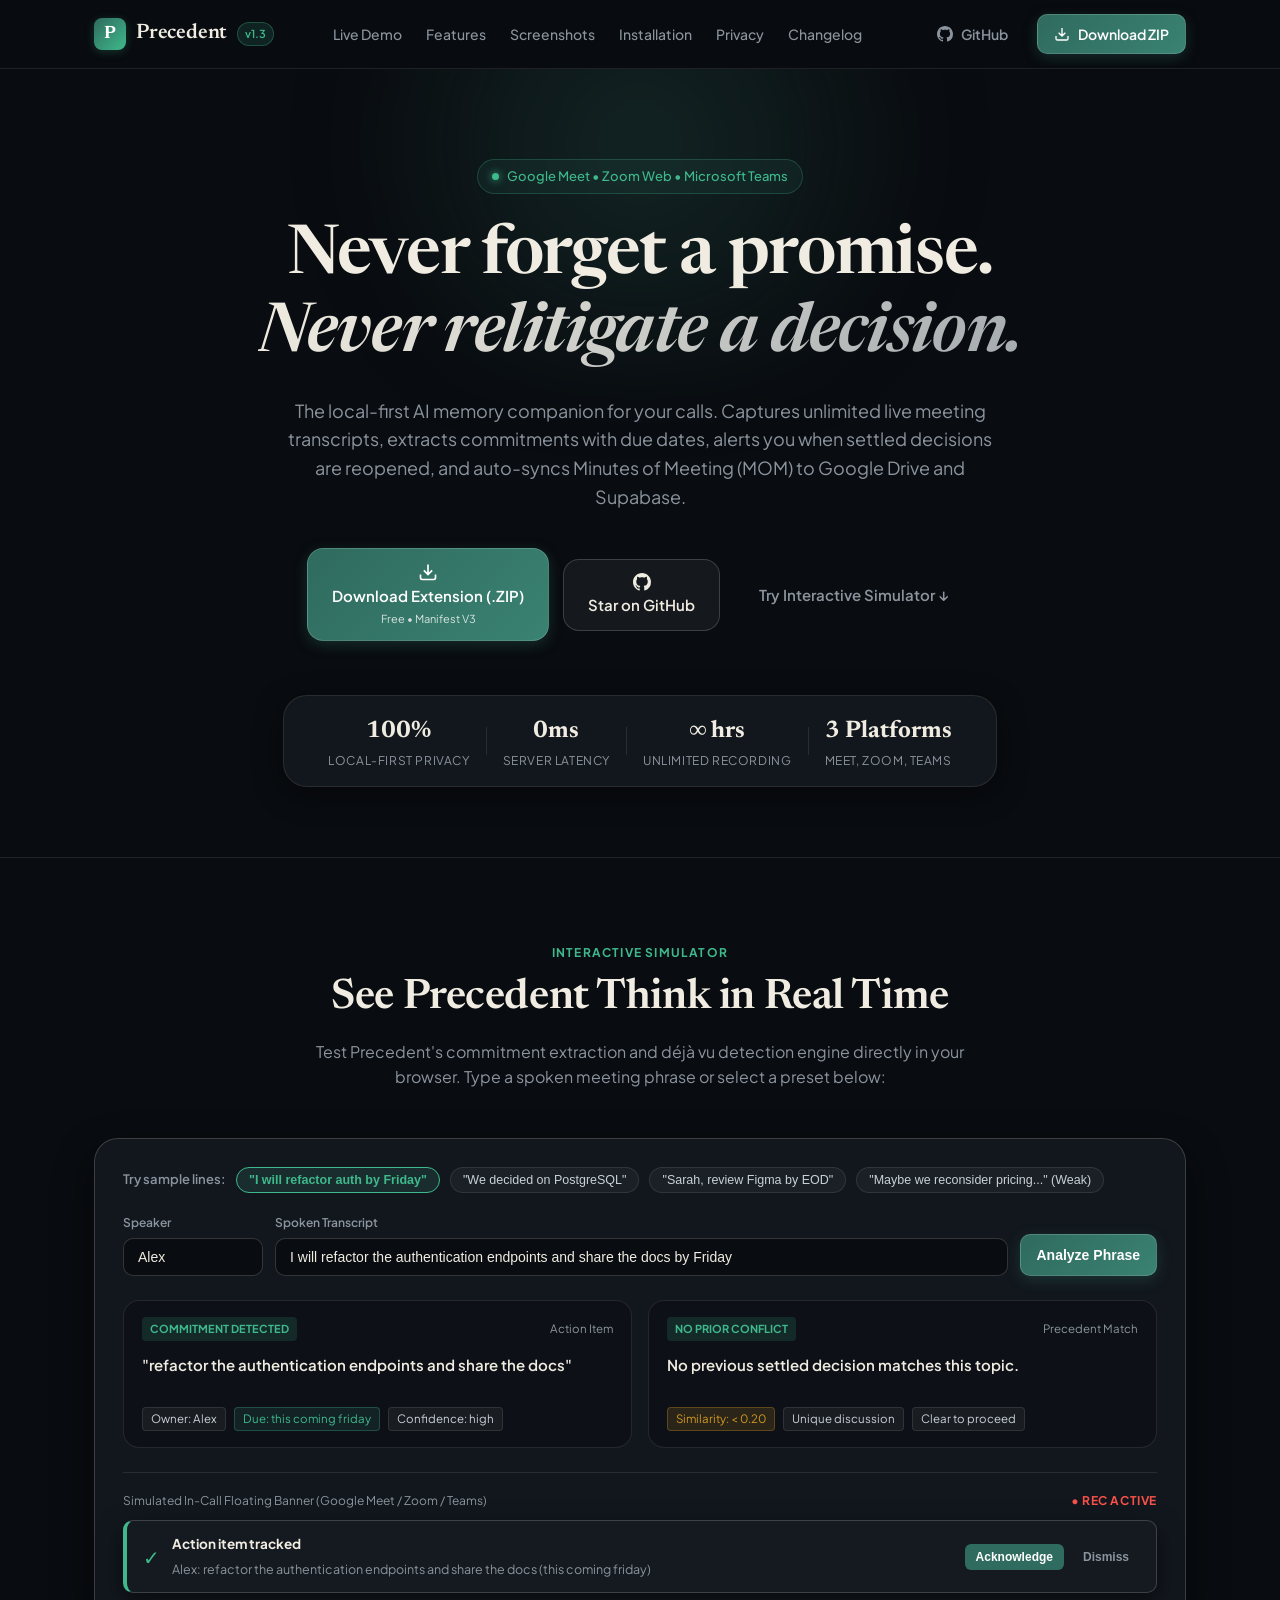
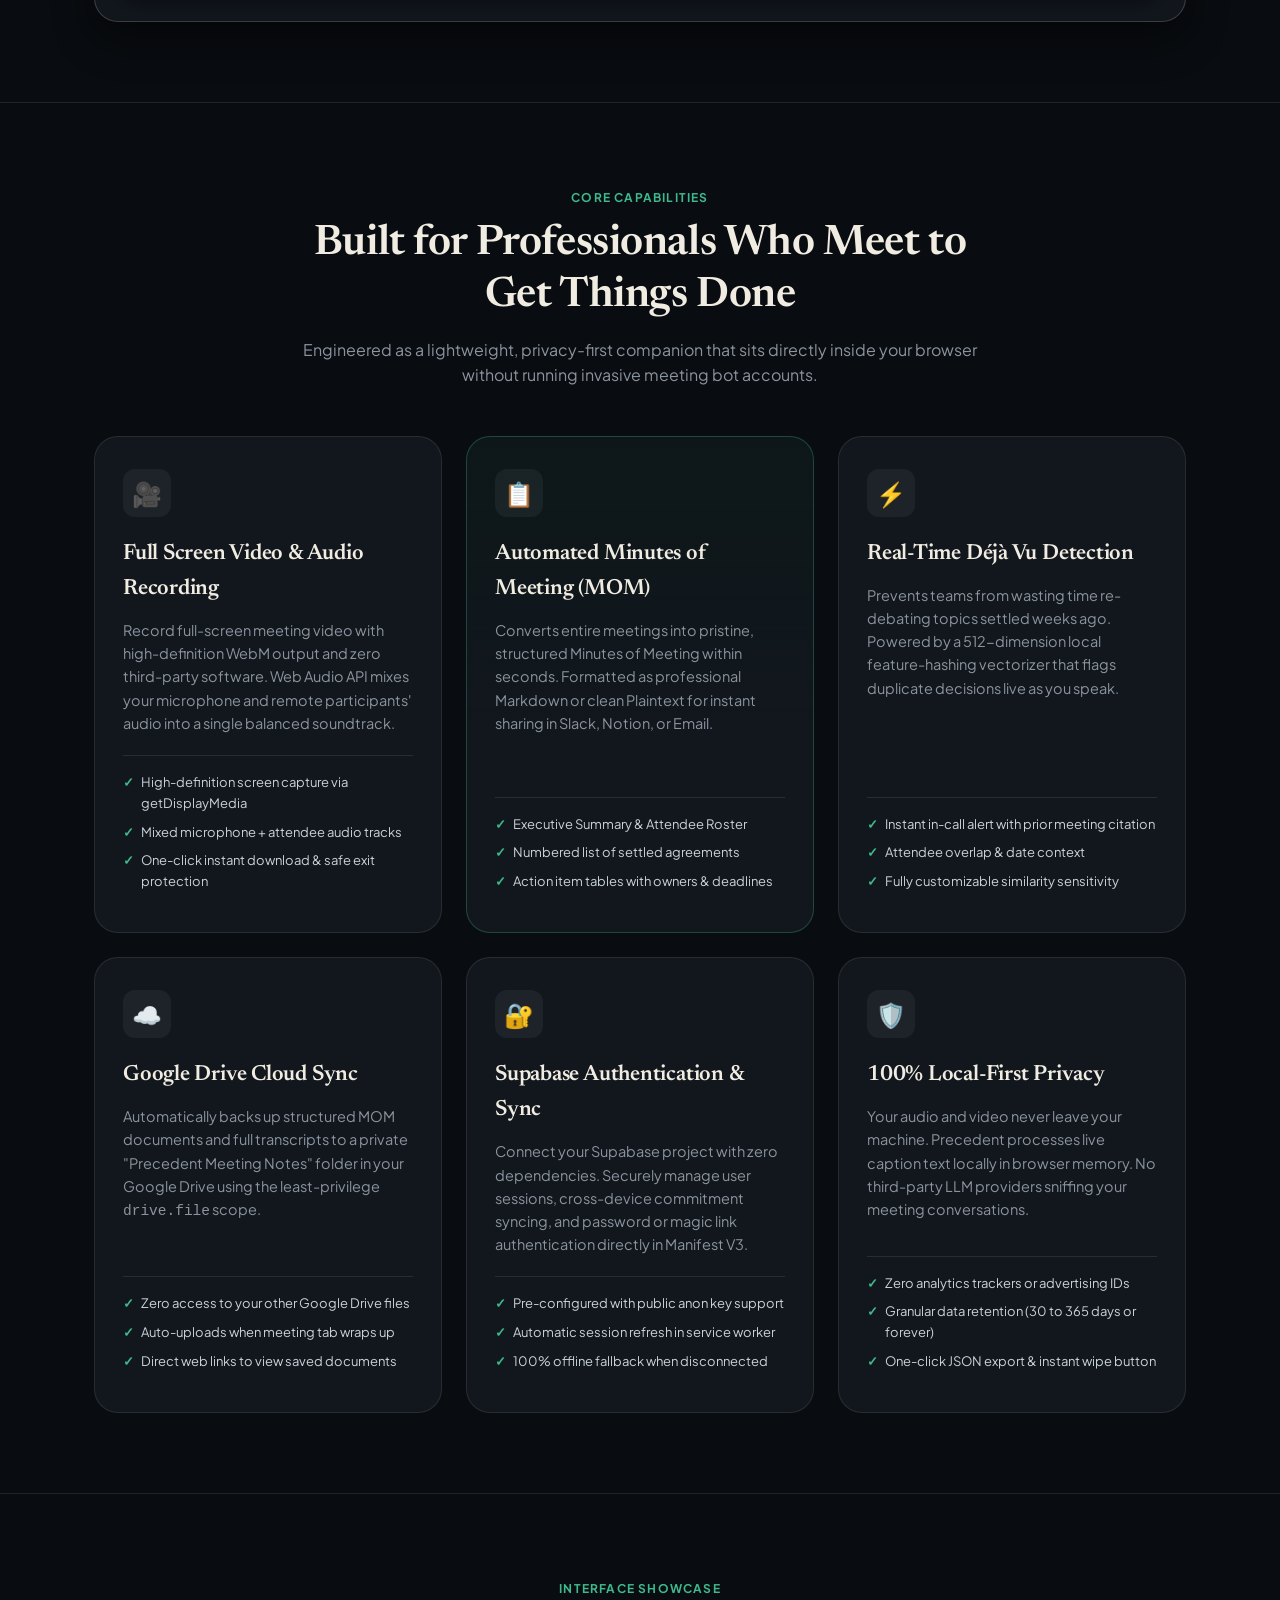
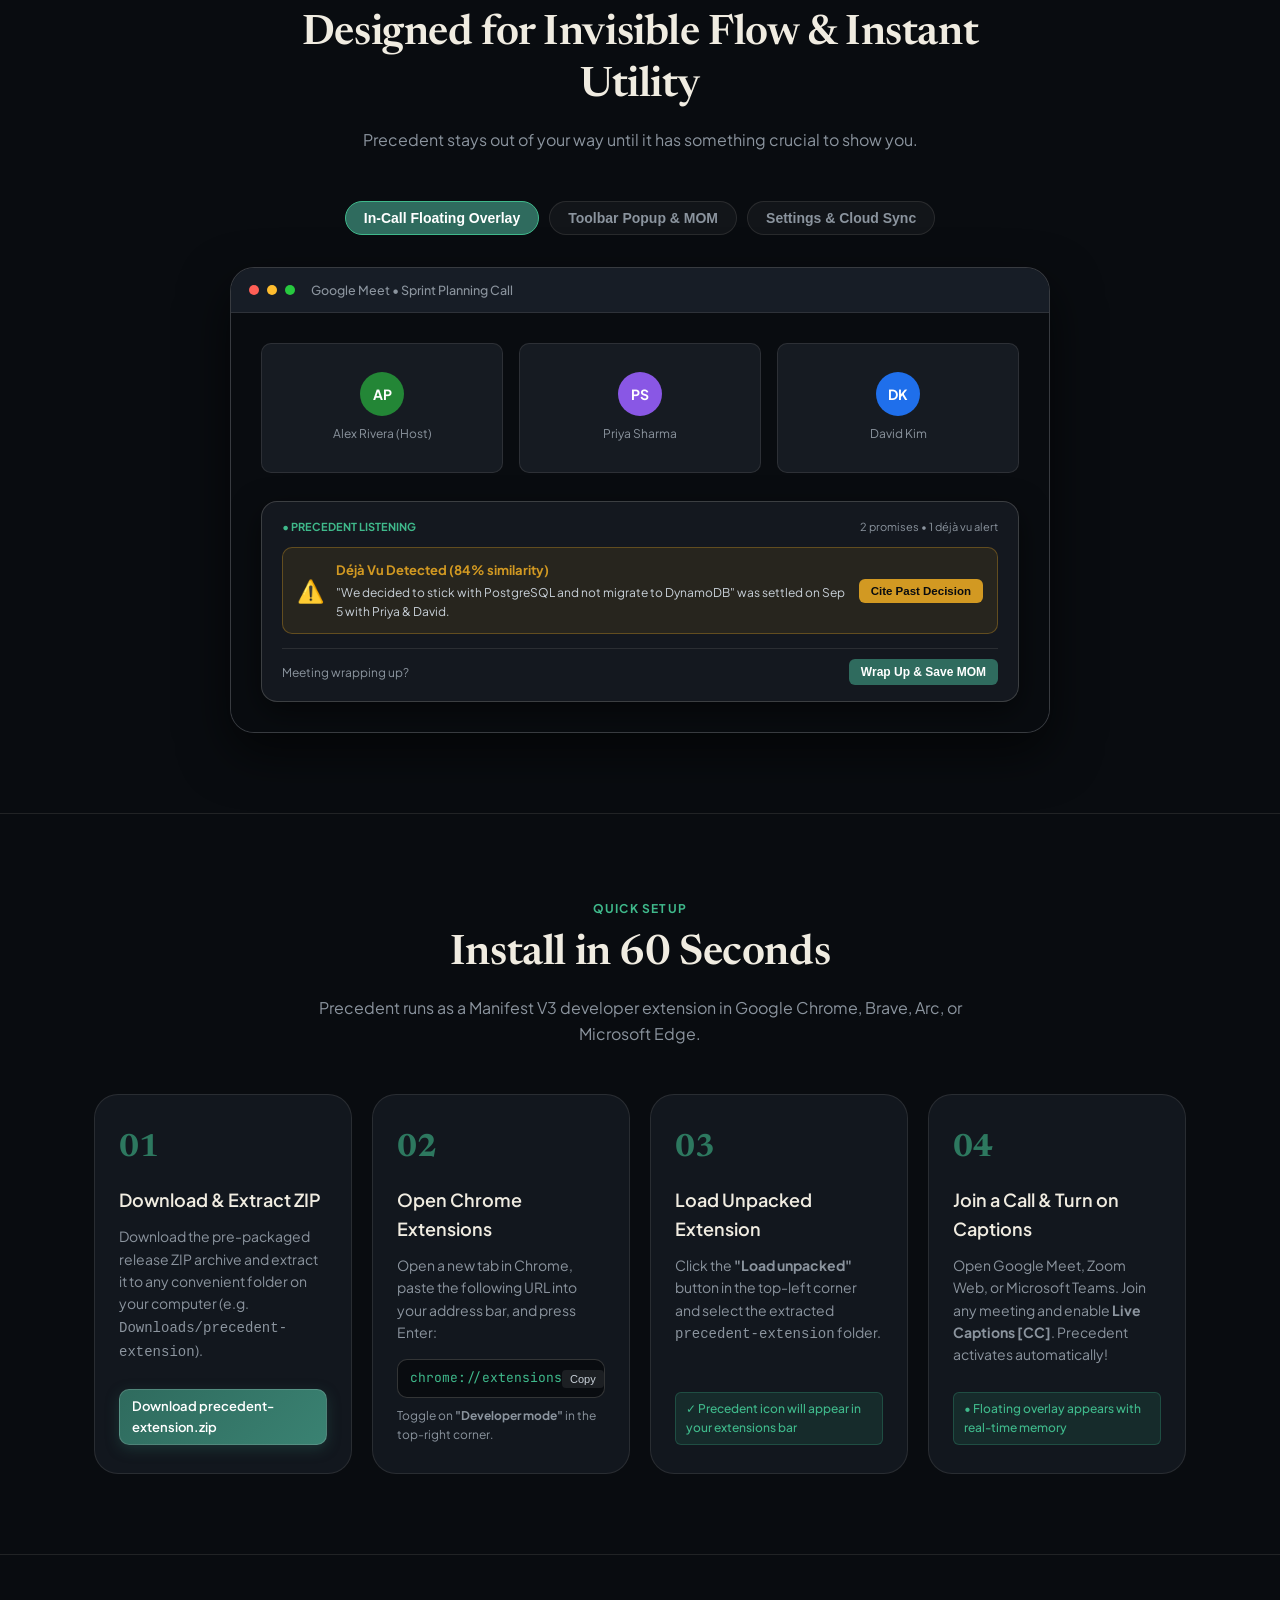
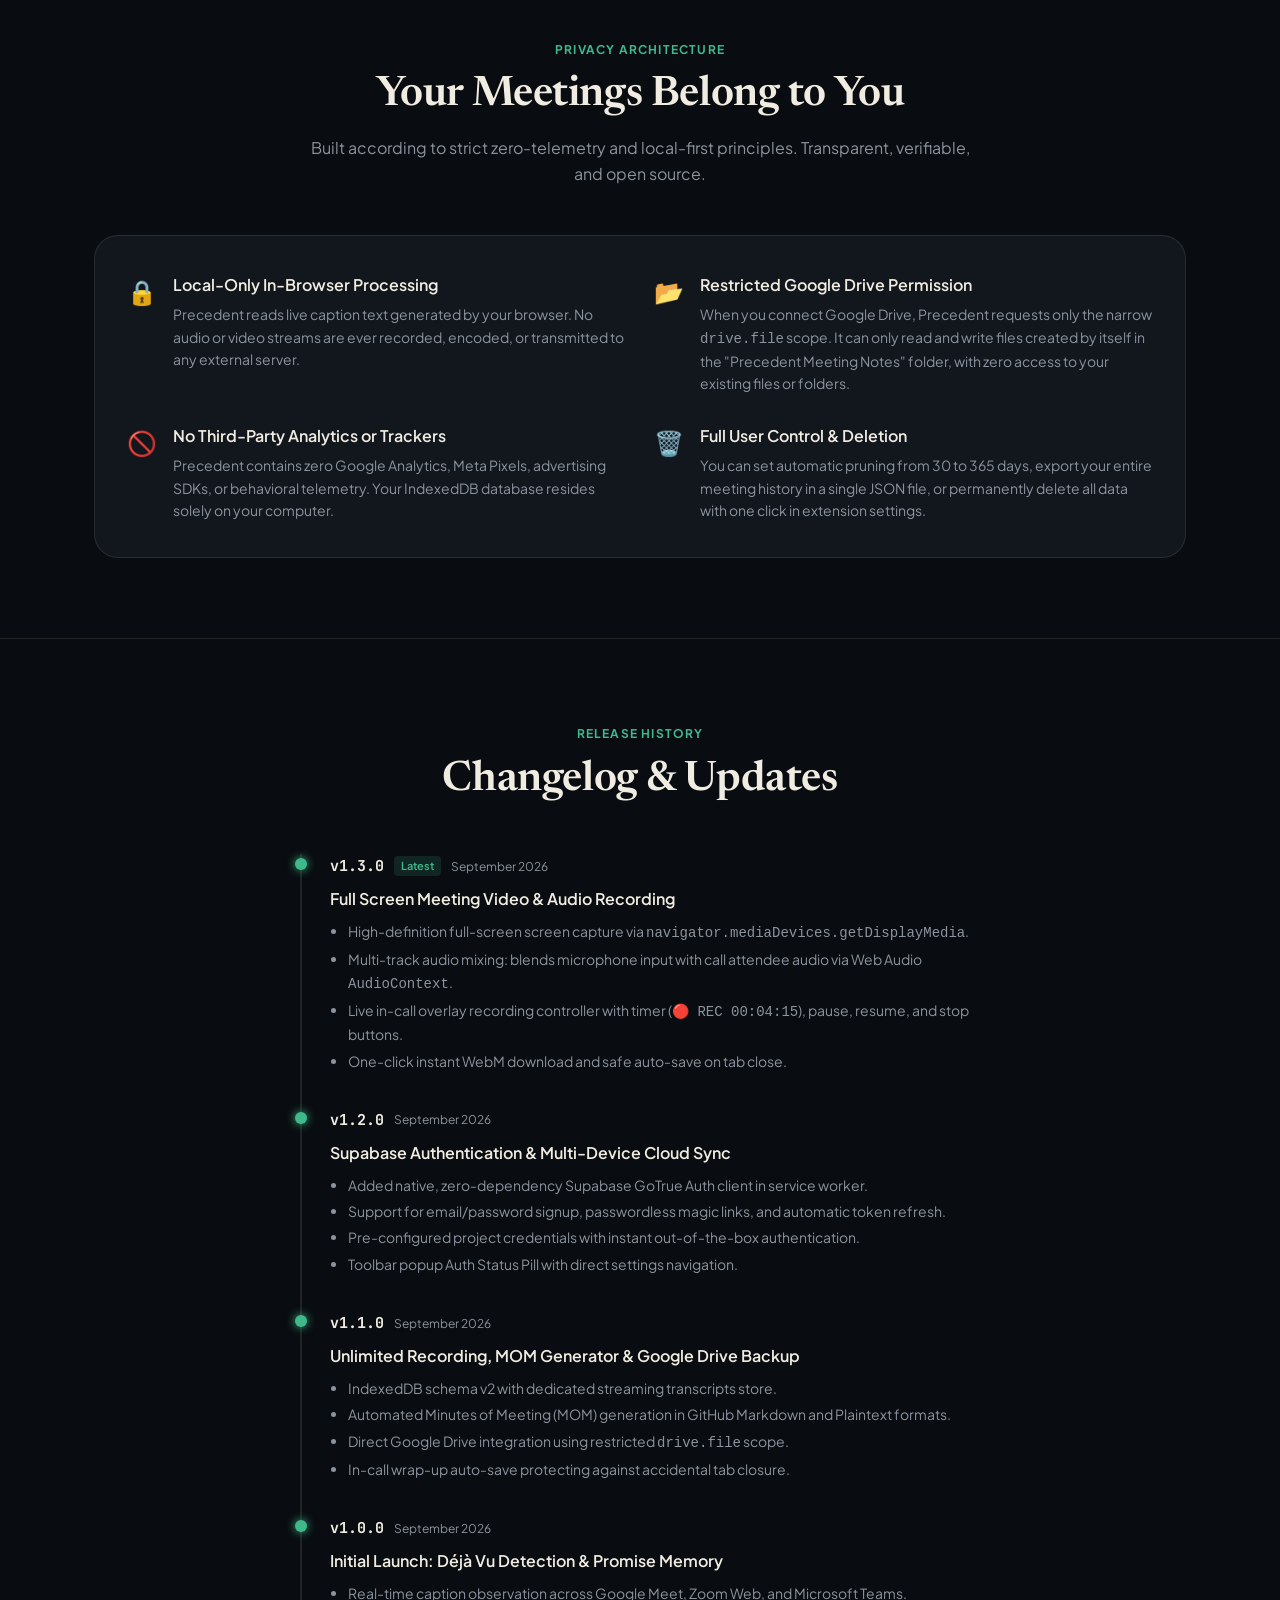
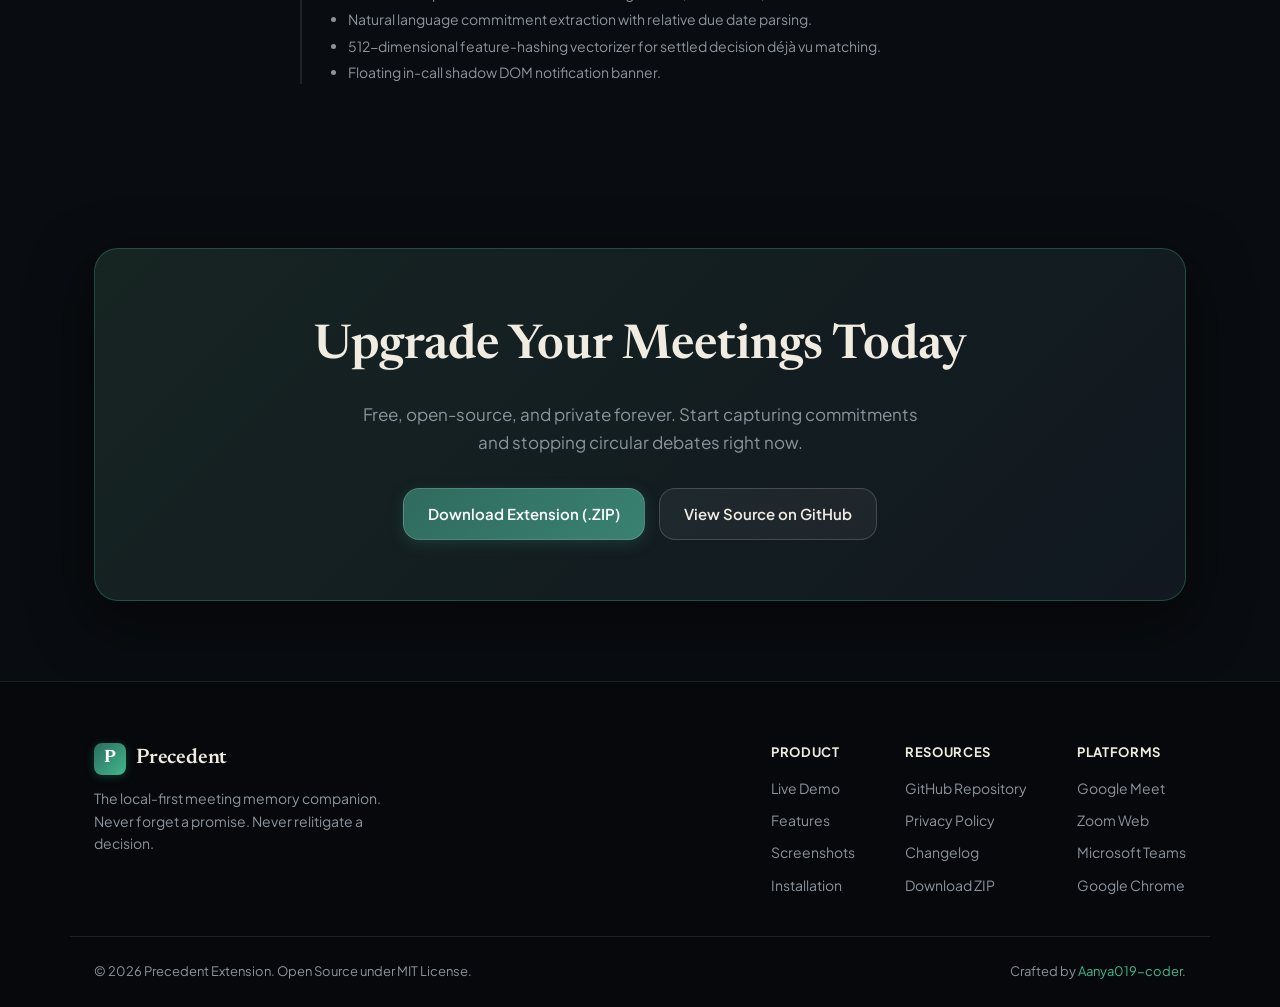
==== commit 34ef251d: "Add full-screen meeting video recording with audio mixing and in-call controls" ====
--- a/website/index.html
+++ b/website/index.html
@@ -27,7 +27,7 @@
       <a href="#" class="brand">
         <span class="brand-icon">P</span>
         <span class="brand-name">Precedent</span>
-        <span class="brand-pill">v1.2</span>
+        <span class="brand-pill">v1.3</span>
       </a>
 
       <nav class="nav-links">
@@ -236,16 +236,16 @@
         <!-- Card 1 -->
         <div class="feature-card">
           <div class="feature-icon-wrap">
-            <span class="feature-emoji">🎙️</span>
-          </div>
-          <h3 class="feature-title">Unlimited Meeting Recording</h3>
+            <span class="feature-emoji">🎥</span>
+          </div>
+          <h3 class="feature-title">Full Screen Video &amp; Audio Recording</h3>
           <p class="feature-text">
-            Captures every spoken line via browser live captions. Employs a chunked, streaming IndexedDB pipeline with zero audio/video memory bloat, allowing marathon 4+ hour calls without slowing down your computer.
+            Record full-screen meeting video with high-definition WebM output and zero third-party software. Web Audio API mixes your microphone and remote participants' audio into a single balanced soundtrack.
           </p>
           <ul class="feature-bullets">
-            <li>No artificial 1-hour recording caps</li>
-            <li>No bot invitations required in calls</li>
-            <li>Zero memory leaks with streaming buffer</li>
+            <li>High-definition screen capture via getDisplayMedia</li>
+            <li>Mixed microphone + attendee audio tracks</li>
+            <li>One-click instant download &amp; safe exit protection</li>
           </ul>
         </div>
 
@@ -618,13 +618,31 @@
       </div>
 
       <div class="changelog-timeline">
+        <!-- Release v1.3.0 -->
+        <div class="timeline-item">
+          <div class="timeline-dot"></div>
+          <div class="timeline-content">
+            <div class="timeline-header">
+              <span class="timeline-version">v1.3.0</span>
+              <span class="timeline-tag current">Latest</span>
+              <span class="timeline-date">September 2026</span>
+            </div>
+            <h4 class="timeline-title">Full Screen Meeting Video &amp; Audio Recording</h4>
+            <ul class="timeline-list">
+              <li>High-definition full-screen screen capture via <code>navigator.mediaDevices.getDisplayMedia</code>.</li>
+              <li>Multi-track audio mixing: blends microphone input with call attendee audio via Web Audio <code>AudioContext</code>.</li>
+              <li>Live in-call overlay recording controller with timer (<code>🔴 REC 00:04:15</code>), pause, resume, and stop buttons.</li>
+              <li>One-click instant WebM download and safe auto-save on tab close.</li>
+            </ul>
+          </div>
+        </div>
+
         <!-- Release v1.2.0 -->
         <div class="timeline-item">
           <div class="timeline-dot"></div>
           <div class="timeline-content">
             <div class="timeline-header">
               <span class="timeline-version">v1.2.0</span>
-              <span class="timeline-tag current">Latest</span>
               <span class="timeline-date">September 2026</span>
             </div>
             <h4 class="timeline-title">Supabase Authentication &amp; Multi-Device Cloud Sync</h4>
